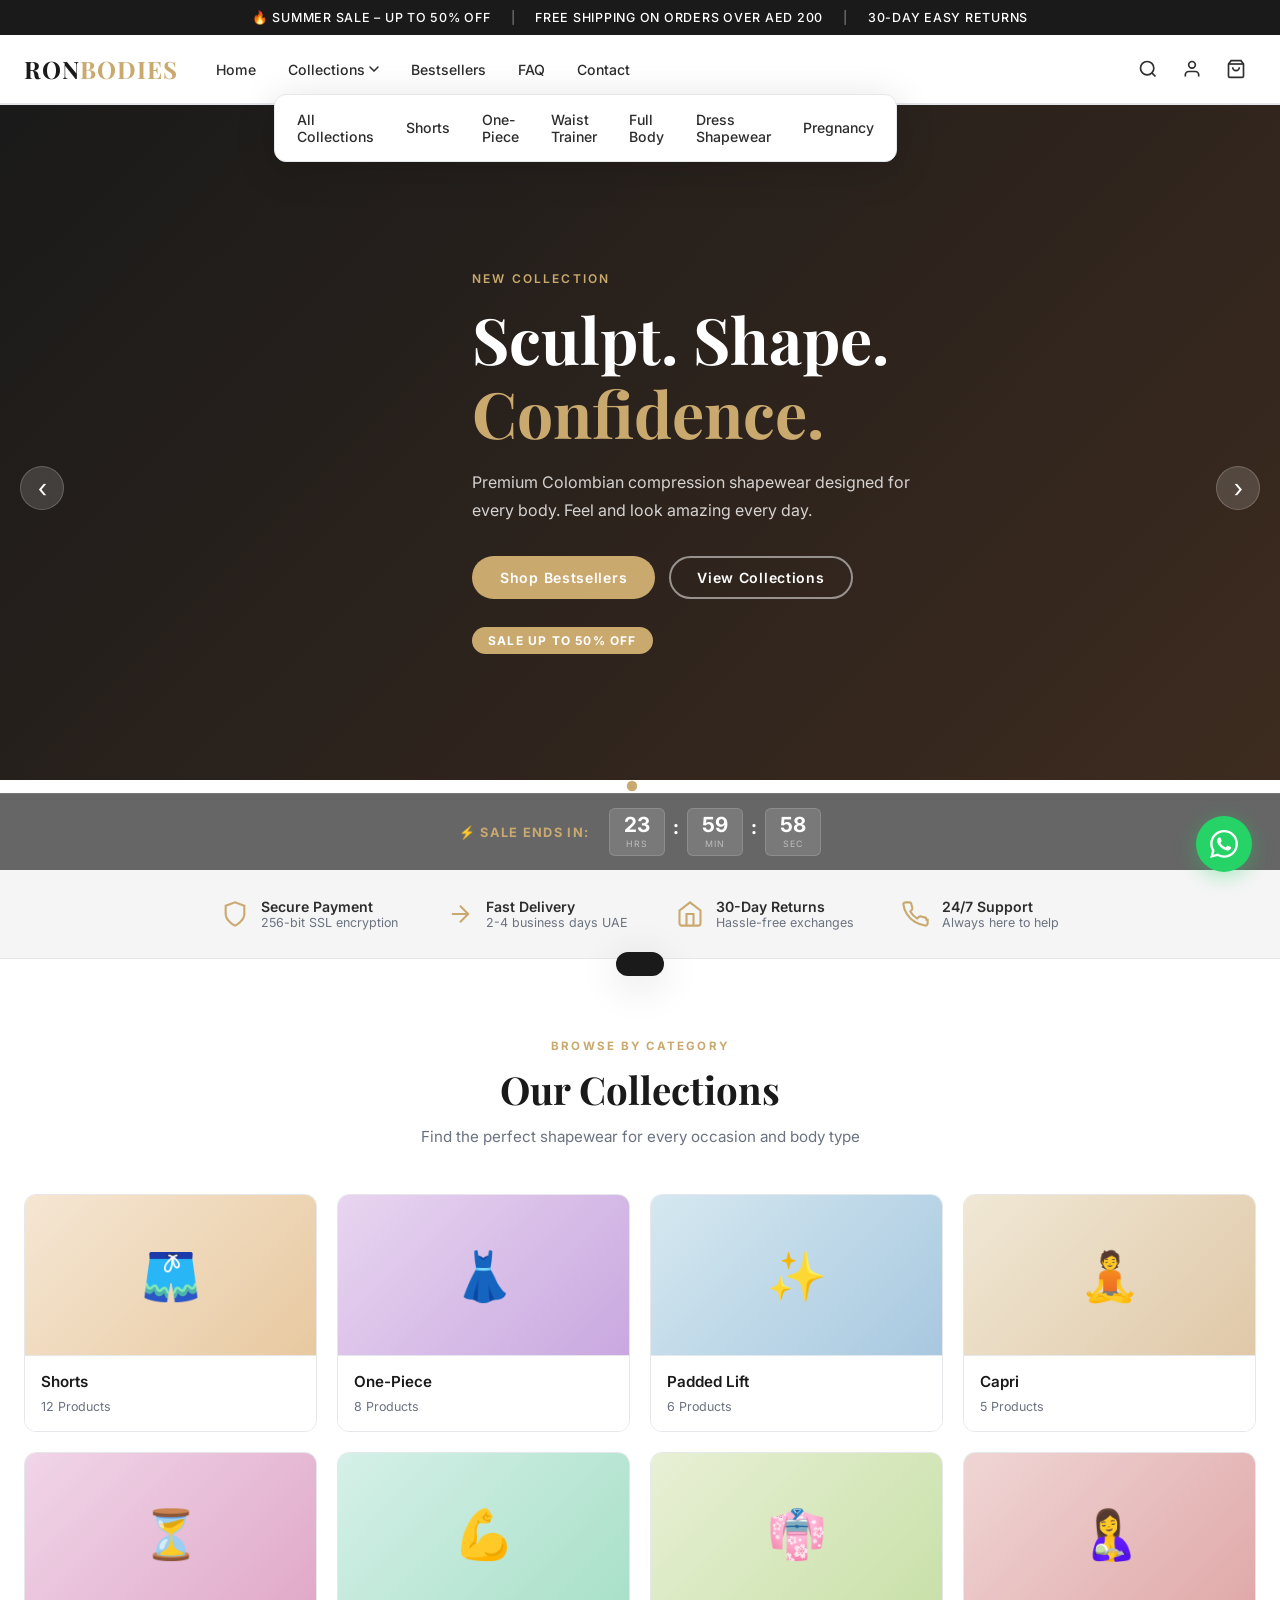
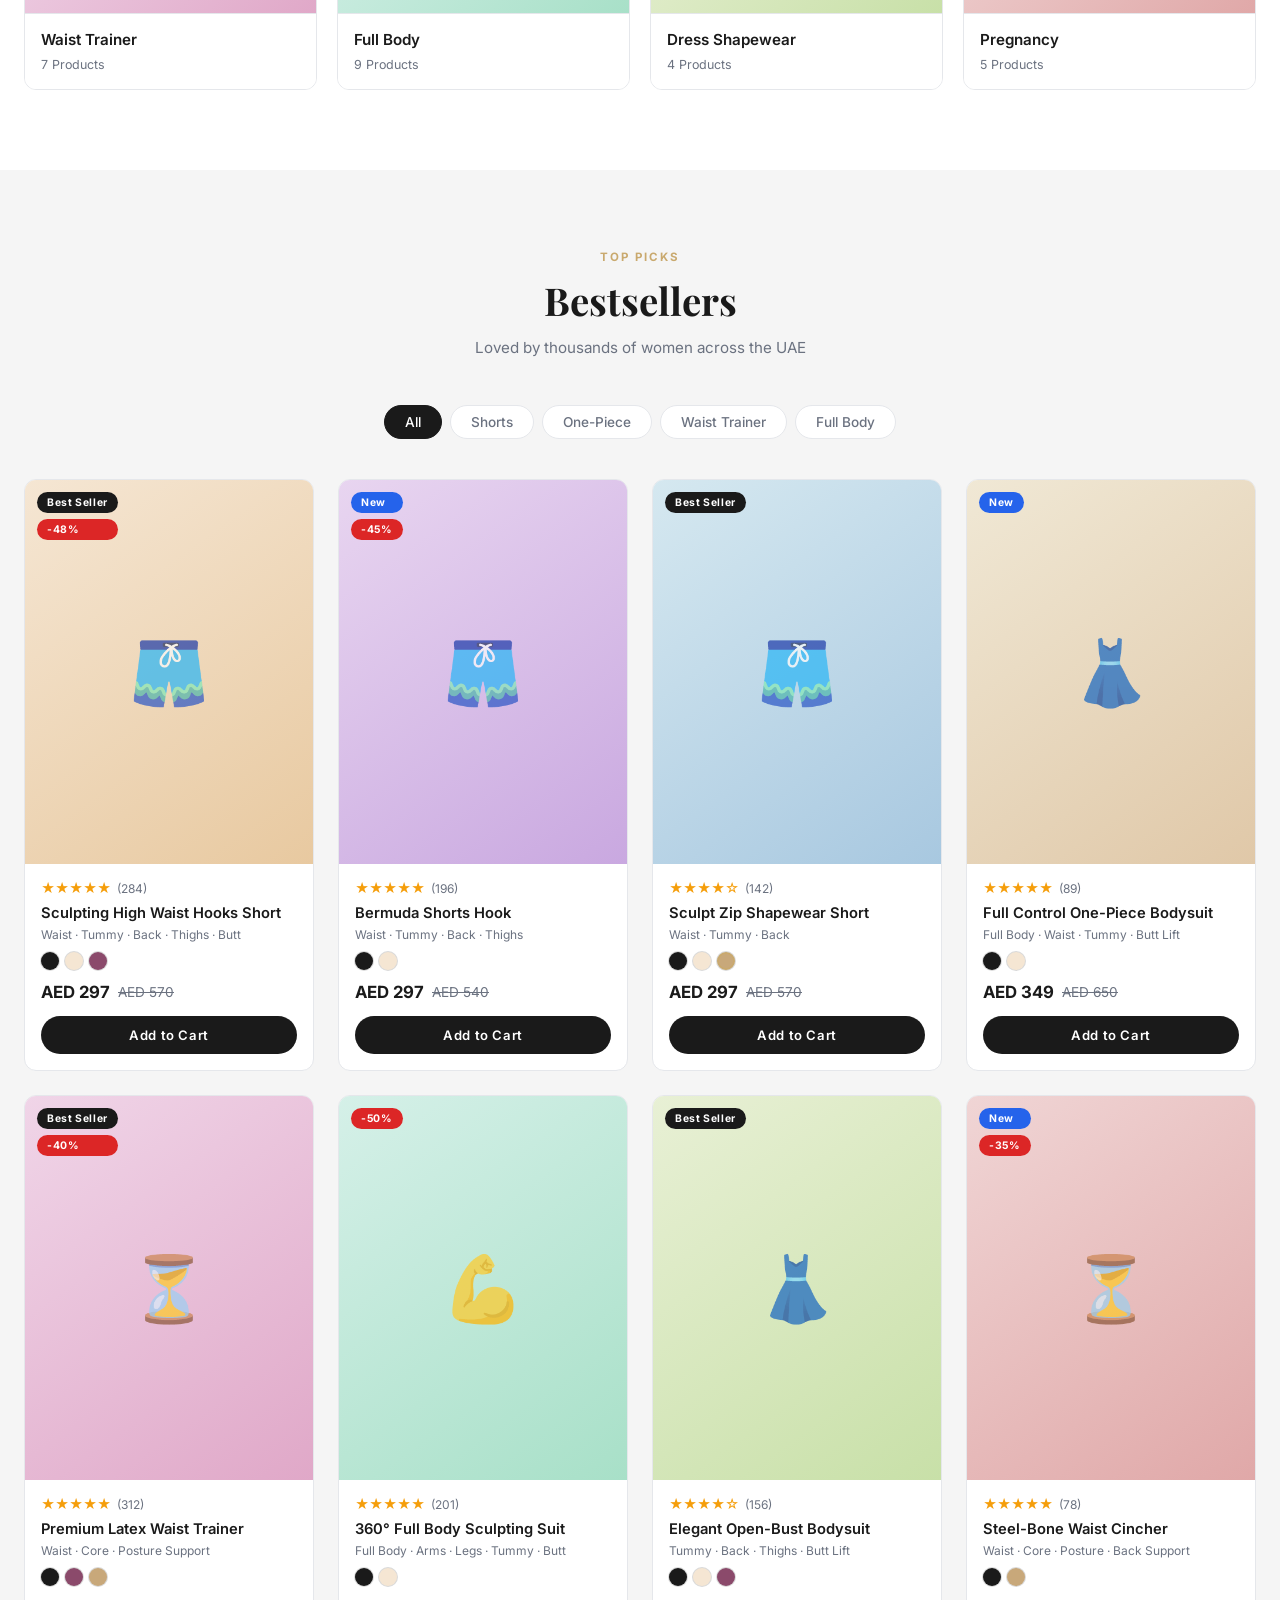
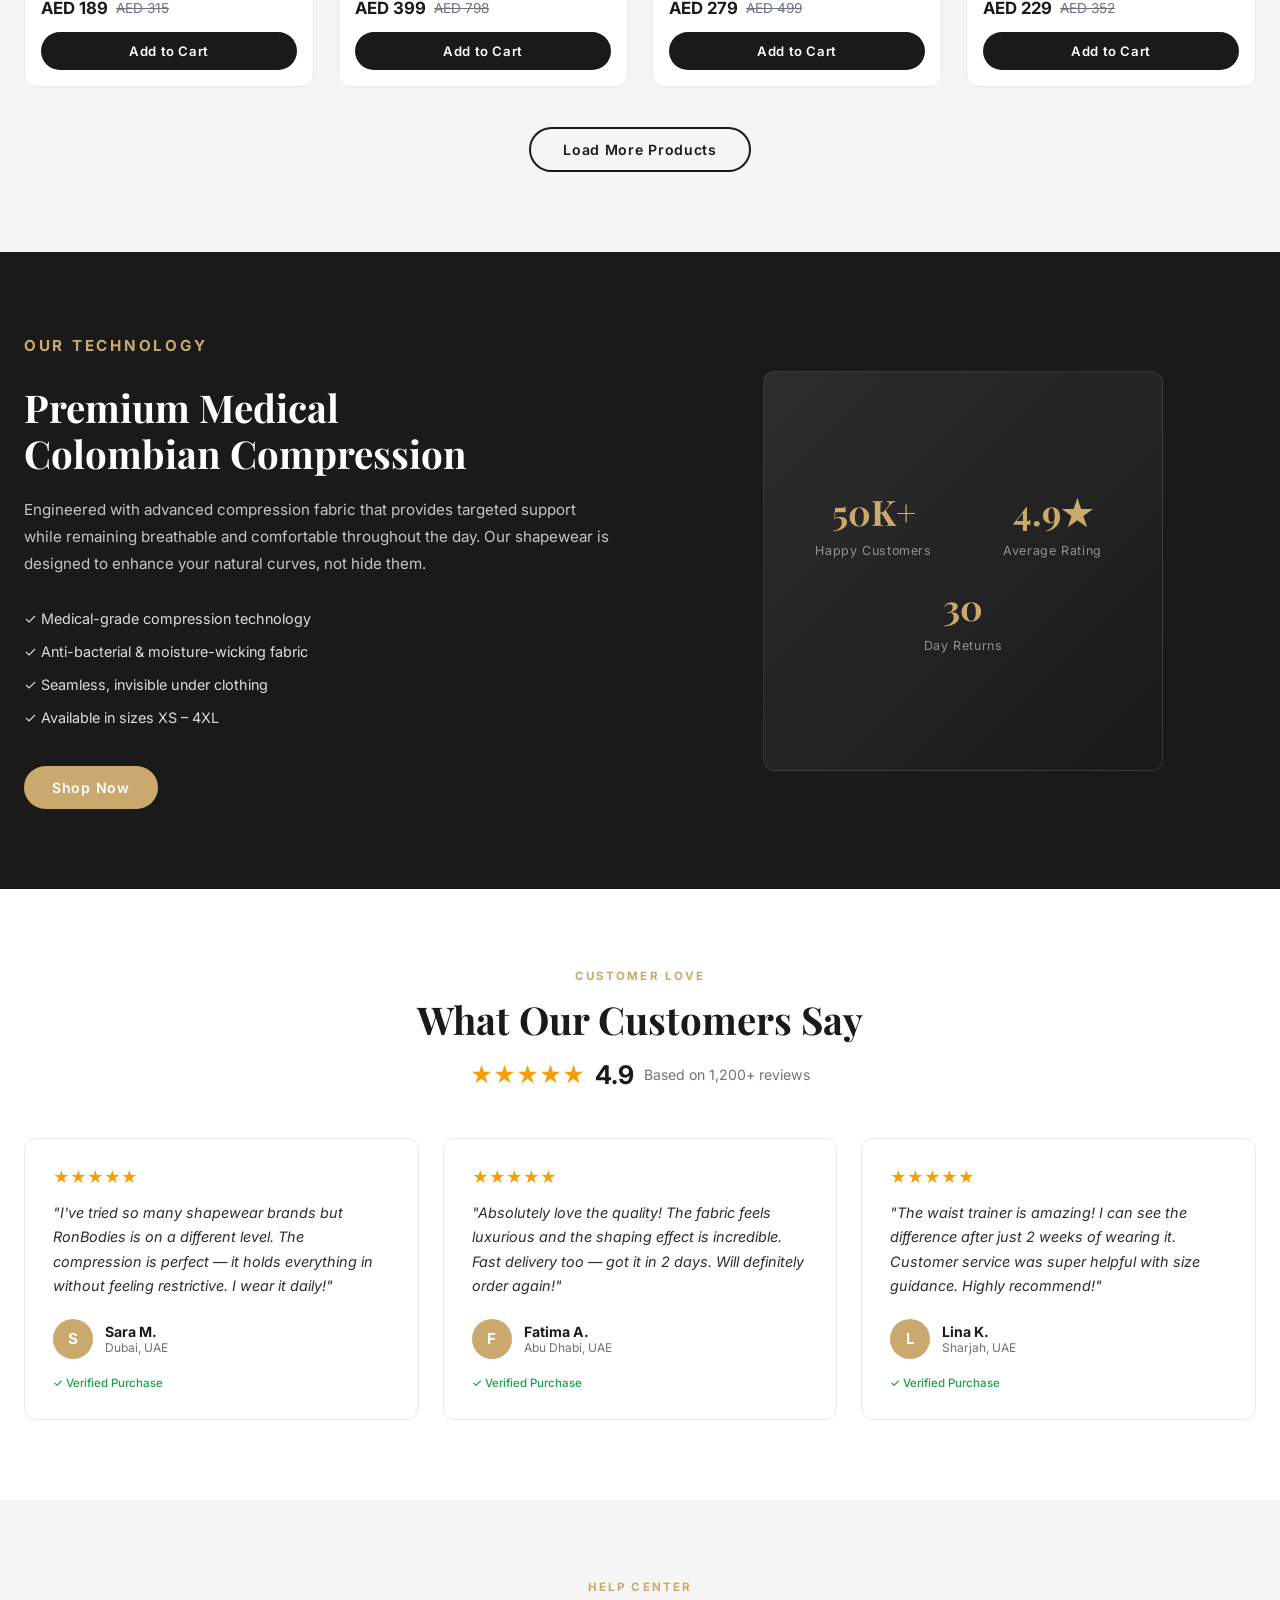
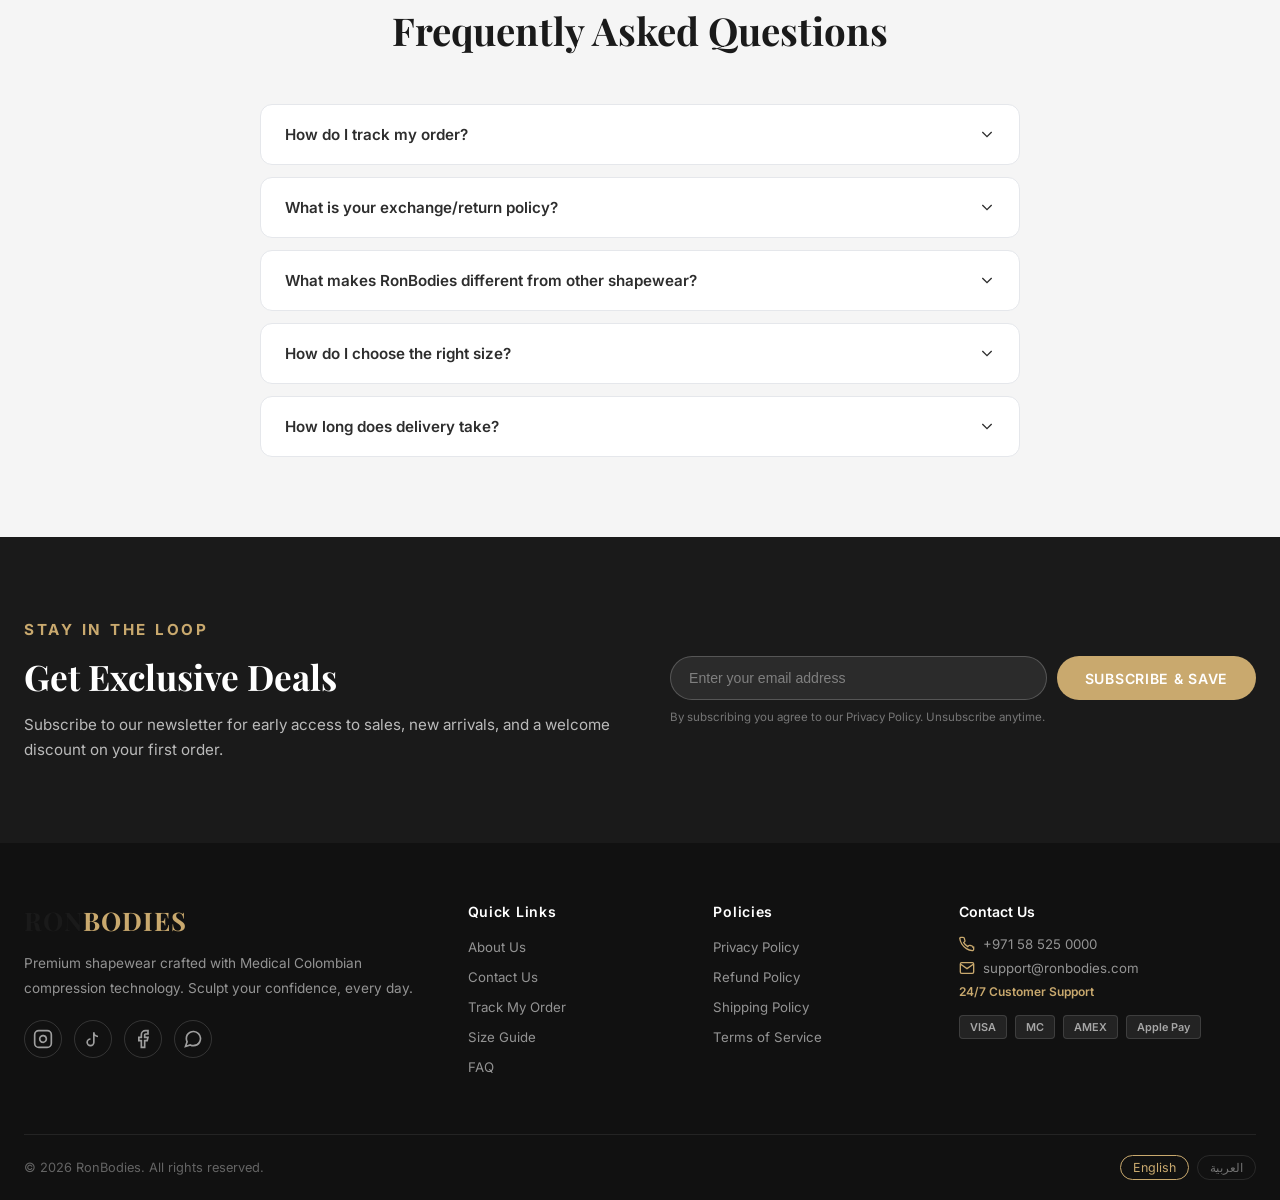
==== index.html @ cd430f30 "Initial commit: RonBodies shapewear website Complete e-commerce frontend with hero slider, product g" ====
<!DOCTYPE html>
<html lang="en">
<head>
  <meta charset="UTF-8" />
  <meta name="viewport" content="width=device-width, initial-scale=1.0" />
  <title>RonBodies – Premium Shapewear</title>
  <link rel="stylesheet" href="css/styles.css" />
  <link rel="preconnect" href="https://fonts.googleapis.com" />
  <link href="https://fonts.googleapis.com/css2?family=Inter:wght@300;400;500;600;700;800&family=Playfair+Display:wght@400;600;700&display=swap" rel="stylesheet" />
</head>
<body>

  <!-- Promo Popup -->
  <div class="popup-overlay" id="promoPopup">
    <div class="popup-box">
      <button class="popup-close" onclick="closePopup()">✕</button>
      <div class="popup-badge">EXCLUSIVE OFFER</div>
      <h2 class="popup-title">Get <span>15% OFF</span> Your First Order</h2>
      <p class="popup-sub">Enter your email to unlock your discount code</p>
      <form class="popup-form" onsubmit="submitPopup(event)">
        <input type="email" placeholder="Your email address" required />
        <button type="submit">CLAIM MY DISCOUNT</button>
      </form>
      <p class="popup-skip" onclick="closePopup()">No thanks, I'll pay full price</p>
    </div>
  </div>

  <!-- Announcement Bar -->
  <div class="announcement-bar">
    <div class="announcement-inner">
      <span>🔥 SUMMER SALE – UP TO 50% OFF</span>
      <span class="sep">|</span>
      <span>FREE SHIPPING ON ORDERS OVER AED 200</span>
      <span class="sep">|</span>
      <span>30-DAY EASY RETURNS</span>
    </div>
  </div>

  <!-- Header -->
  <header class="header" id="mainHeader">
    <div class="header-inner">
      <button class="hamburger" id="hamburgerBtn" aria-label="Menu">
        <span></span><span></span><span></span>
      </button>
      <a href="#" class="logo">RON<span>BODIES</span></a>
      <nav class="nav-main" id="navMain">
        <ul>
          <li><a href="#">Home</a></li>
          <li class="has-dropdown">
            <a href="#">Collections <svg width="10" height="6" viewBox="0 0 10 6"><path d="M1 1l4 4 4-4" stroke="currentColor" stroke-width="1.5" fill="none" stroke-linecap="round"/></svg></a>
            <ul class="dropdown">
              <li><a href="#collections">All Collections</a></li>
              <li><a href="#collections">Shorts</a></li>
              <li><a href="#collections">One-Piece</a></li>
              <li><a href="#collections">Waist Trainer</a></li>
              <li><a href="#collections">Full Body</a></li>
              <li><a href="#collections">Dress Shapewear</a></li>
              <li><a href="#collections">Pregnancy</a></li>
            </ul>
          </li>
          <li><a href="#bestsellers">Bestsellers</a></li>
          <li><a href="#faq">FAQ</a></li>
          <li><a href="#contact">Contact</a></li>
        </ul>
      </nav>
      <div class="header-actions">
        <button class="icon-btn" aria-label="Search" onclick="toggleSearch()">
          <svg width="20" height="20" viewBox="0 0 24 24" fill="none" stroke="currentColor" stroke-width="2"><circle cx="11" cy="11" r="8"/><path d="M21 21l-4.35-4.35"/></svg>
        </button>
        <button class="icon-btn" aria-label="Account">
          <svg width="20" height="20" viewBox="0 0 24 24" fill="none" stroke="currentColor" stroke-width="2"><path d="M20 21v-2a4 4 0 0 0-4-4H8a4 4 0 0 0-4 4v2"/><circle cx="12" cy="7" r="4"/></svg>
        </button>
        <button class="icon-btn cart-btn" aria-label="Cart" onclick="toggleCart()">
          <svg width="20" height="20" viewBox="0 0 24 24" fill="none" stroke="currentColor" stroke-width="2"><path d="M6 2L3 6v14a2 2 0 0 0 2 2h14a2 2 0 0 0 2-2V6l-3-4z"/><line x1="3" y1="6" x2="21" y2="6"/><path d="M16 10a4 4 0 0 1-8 0"/></svg>
          <span class="cart-count" id="cartCount">0</span>
        </button>
      </div>
    </div>
    <!-- Search Bar -->
    <div class="search-bar" id="searchBar">
      <div class="search-inner">
        <svg width="18" height="18" viewBox="0 0 24 24" fill="none" stroke="currentColor" stroke-width="2"><circle cx="11" cy="11" r="8"/><path d="M21 21l-4.35-4.35"/></svg>
        <input type="text" placeholder="Search for products..." id="searchInput" />
        <button onclick="toggleSearch()">✕</button>
      </div>
    </div>
  </header>

  <!-- Mobile Nav Overlay -->
  <div class="mobile-nav-overlay" id="mobileNavOverlay" onclick="closeMobileNav()"></div>
  <aside class="mobile-nav" id="mobileNav">
    <button class="mobile-nav-close" onclick="closeMobileNav()">✕</button>
    <ul>
      <li><a href="#" onclick="closeMobileNav()">Home</a></li>
      <li><a href="#bestsellers" onclick="closeMobileNav()">Bestsellers</a></li>
      <li><a href="#collections" onclick="closeMobileNav()">Collections</a></li>
      <li><a href="#faq" onclick="closeMobileNav()">FAQ</a></li>
      <li><a href="#contact" onclick="closeMobileNav()">Contact</a></li>
    </ul>
  </aside>

  <!-- Cart Drawer -->
  <div class="cart-overlay" id="cartOverlay" onclick="toggleCart()"></div>
  <aside class="cart-drawer" id="cartDrawer">
    <div class="cart-header">
      <h3>Your Cart (<span id="cartItemCount">0</span>)</h3>
      <button onclick="toggleCart()">✕</button>
    </div>
    <div class="cart-body" id="cartBody">
      <div class="cart-empty">
        <svg width="60" height="60" viewBox="0 0 24 24" fill="none" stroke="#ccc" stroke-width="1.5"><path d="M6 2L3 6v14a2 2 0 0 0 2 2h14a2 2 0 0 0 2-2V6l-3-4z"/><line x1="3" y1="6" x2="21" y2="6"/><path d="M16 10a4 4 0 0 1-8 0"/></svg>
        <p>Your cart is empty</p>
        <button onclick="toggleCart()">Continue Shopping</button>
      </div>
    </div>
  </aside>

  <!-- Hero Section -->
  <section class="hero">
    <div class="hero-slides" id="heroSlides">
      <div class="hero-slide active" style="background: linear-gradient(135deg, #1a1a1a 0%, #3d2b1f 100%);">
        <div class="hero-content">
          <p class="hero-tag">NEW COLLECTION</p>
          <h1>Sculpt. Shape.<br /><span>Confidence.</span></h1>
          <p class="hero-desc">Premium Colombian compression shapewear designed for every body. Feel and look amazing every day.</p>
          <div class="hero-buttons">
            <a href="#bestsellers" class="btn-primary">Shop Bestsellers</a>
            <a href="#collections" class="btn-outline-light">View Collections</a>
          </div>
          <div class="hero-sale-badge">SALE UP TO 50% OFF</div>
        </div>
      </div>
      <div class="hero-slide" style="background: linear-gradient(135deg, #2c1654 0%, #1a0a2e 100%);">
        <div class="hero-content">
          <p class="hero-tag">SUMMER COLLECTION</p>
          <h1>Your Perfect<br /><span>Silhouette</span></h1>
          <p class="hero-desc">Advanced medical-grade compression technology that lifts, tucks, and smooths effortlessly.</p>
          <div class="hero-buttons">
            <a href="#bestsellers" class="btn-primary">Explore Now</a>
            <a href="#collections" class="btn-outline-light">All Collections</a>
          </div>
          <div class="hero-sale-badge">FREE SHIPPING TODAY</div>
        </div>
      </div>
    </div>
    <button class="hero-arrow prev" onclick="prevSlide()">&#8249;</button>
    <button class="hero-arrow next" onclick="nextSlide()">&#8250;</button>
    <div class="hero-dots" id="heroDots">
      <span class="dot active" onclick="goToSlide(0)"></span>
      <span class="dot" onclick="goToSlide(1)"></span>
    </div>

    <!-- Countdown Timer -->
    <div class="countdown-bar">
      <span class="countdown-label">⚡ SALE ENDS IN:</span>
      <div class="countdown-timer">
        <div class="time-box"><span id="cdHours">23</span><small>HRS</small></div>
        <div class="colon">:</div>
        <div class="time-box"><span id="cdMins">59</span><small>MIN</small></div>
        <div class="colon">:</div>
        <div class="time-box"><span id="cdSecs">59</span><small>SEC</small></div>
      </div>
    </div>
  </section>

  <!-- Trust Badges -->
  <section class="trust-bar">
    <div class="container">
      <div class="trust-items">
        <div class="trust-item">
          <svg width="28" height="28" viewBox="0 0 24 24" fill="none" stroke="currentColor" stroke-width="1.8"><path d="M12 22s8-4 8-10V5l-8-3-8 3v7c0 6 8 10 8 10z"/></svg>
          <div><strong>Secure Payment</strong><span>256-bit SSL encryption</span></div>
        </div>
        <div class="trust-item">
          <svg width="28" height="28" viewBox="0 0 24 24" fill="none" stroke="currentColor" stroke-width="1.8"><path d="M5 12h14M12 5l7 7-7 7"/></svg>
          <div><strong>Fast Delivery</strong><span>2-4 business days UAE</span></div>
        </div>
        <div class="trust-item">
          <svg width="28" height="28" viewBox="0 0 24 24" fill="none" stroke="currentColor" stroke-width="1.8"><path d="M3 9l9-7 9 7v11a2 2 0 0 1-2 2H5a2 2 0 0 1-2-2z"/><polyline points="9 22 9 12 15 12 15 22"/></svg>
          <div><strong>30-Day Returns</strong><span>Hassle-free exchanges</span></div>
        </div>
        <div class="trust-item">
          <svg width="28" height="28" viewBox="0 0 24 24" fill="none" stroke="currentColor" stroke-width="1.8"><path d="M22 16.92v3a2 2 0 0 1-2.18 2 19.79 19.79 0 0 1-8.63-3.07A19.5 19.5 0 0 1 4.19 12a19.79 19.79 0 0 1-3.07-8.67A2 2 0 0 1 3.11 2h3a2 2 0 0 1 2 1.72c.127.96.361 1.903.7 2.81a2 2 0 0 1-.45 2.11L7.09 9.91a16 16 0 0 0 6 6l1.27-1.27a2 2 0 0 1 2.11-.45c.907.339 1.85.573 2.81.7A2 2 0 0 1 21 16.92z"/></svg>
          <div><strong>24/7 Support</strong><span>Always here to help</span></div>
        </div>
      </div>
    </div>
  </section>

  <!-- Collections Section -->
  <section class="collections-section" id="collections">
    <div class="container">
      <div class="section-header">
        <p class="section-tag">BROWSE BY CATEGORY</p>
        <h2 class="section-title">Our Collections</h2>
        <p class="section-sub">Find the perfect shapewear for every occasion and body type</p>
      </div>
      <div class="collections-grid">
        <div class="collection-card" onclick="filterProducts('shorts')">
          <div class="collection-img" style="background: linear-gradient(135deg, #f5e6d3 0%, #e8c9a0 100%);">
            <div class="collection-icon">🩳</div>
          </div>
          <div class="collection-info">
            <h3>Shorts</h3>
            <span>12 Products</span>
          </div>
        </div>
        <div class="collection-card" onclick="filterProducts('onepiece')">
          <div class="collection-img" style="background: linear-gradient(135deg, #e8d5f0 0%, #c9a8e0 100%);">
            <div class="collection-icon">👗</div>
          </div>
          <div class="collection-info">
            <h3>One-Piece</h3>
            <span>8 Products</span>
          </div>
        </div>
        <div class="collection-card" onclick="filterProducts('padded')">
          <div class="collection-img" style="background: linear-gradient(135deg, #d5e8f0 0%, #a8c8e0 100%);">
            <div class="collection-icon">✨</div>
          </div>
          <div class="collection-info">
            <h3>Padded Lift</h3>
            <span>6 Products</span>
          </div>
        </div>
        <div class="collection-card" onclick="filterProducts('capri')">
          <div class="collection-img" style="background: linear-gradient(135deg, #f0e8d5 0%, #e0c8a8 100%);">
            <div class="collection-icon">🧘</div>
          </div>
          <div class="collection-info">
            <h3>Capri</h3>
            <span>5 Products</span>
          </div>
        </div>
        <div class="collection-card" onclick="filterProducts('waist')">
          <div class="collection-img" style="background: linear-gradient(135deg, #f0d5e8 0%, #e0a8c8 100%);">
            <div class="collection-icon">⏳</div>
          </div>
          <div class="collection-info">
            <h3>Waist Trainer</h3>
            <span>7 Products</span>
          </div>
        </div>
        <div class="collection-card" onclick="filterProducts('fullbody')">
          <div class="collection-img" style="background: linear-gradient(135deg, #d5f0e8 0%, #a8e0c8 100%);">
            <div class="collection-icon">💪</div>
          </div>
          <div class="collection-info">
            <h3>Full Body</h3>
            <span>9 Products</span>
          </div>
        </div>
        <div class="collection-card" onclick="filterProducts('dress')">
          <div class="collection-img" style="background: linear-gradient(135deg, #e8f0d5 0%, #c8e0a8 100%);">
            <div class="collection-icon">👘</div>
          </div>
          <div class="collection-info">
            <h3>Dress Shapewear</h3>
            <span>4 Products</span>
          </div>
        </div>
        <div class="collection-card" onclick="filterProducts('pregnancy')">
          <div class="collection-img" style="background: linear-gradient(135deg, #f0d5d5 0%, #e0a8a8 100%);">
            <div class="collection-icon">🤱</div>
          </div>
          <div class="collection-info">
            <h3>Pregnancy</h3>
            <span>5 Products</span>
          </div>
        </div>
      </div>
    </div>
  </section>

  <!-- Bestsellers Section -->
  <section class="products-section" id="bestsellers">
    <div class="container">
      <div class="section-header">
        <p class="section-tag">TOP PICKS</p>
        <h2 class="section-title">Bestsellers</h2>
        <p class="section-sub">Loved by thousands of women across the UAE</p>
      </div>
      <div class="filter-tabs" id="filterTabs">
        <button class="filter-tab active" onclick="filterProducts('all', this)">All</button>
        <button class="filter-tab" onclick="filterProducts('shorts', this)">Shorts</button>
        <button class="filter-tab" onclick="filterProducts('onepiece', this)">One-Piece</button>
        <button class="filter-tab" onclick="filterProducts('waist', this)">Waist Trainer</button>
        <button class="filter-tab" onclick="filterProducts('fullbody', this)">Full Body</button>
      </div>
      <div class="products-grid" id="productsGrid">

        <div class="product-card" data-category="shorts">
          <div class="product-image">
            <div class="product-placeholder" style="background: linear-gradient(145deg, #f5e6d3, #e8c9a0);">
              <span class="product-placeholder-icon">🩳</span>
            </div>
            <div class="product-badges">
              <span class="badge bestseller">Best Seller</span>
              <span class="badge sale">-48%</span>
            </div>
            <div class="product-actions">
              <button class="wishlist-btn" onclick="toggleWishlist(this)">
                <svg width="18" height="18" viewBox="0 0 24 24" fill="none" stroke="currentColor" stroke-width="2"><path d="M20.84 4.61a5.5 5.5 0 0 0-7.78 0L12 5.67l-1.06-1.06a5.5 5.5 0 0 0-7.78 7.78l1.06 1.06L12 21.23l7.78-7.78 1.06-1.06a5.5 5.5 0 0 0 0-7.78z"/></svg>
              </button>
              <button class="quick-view-btn" onclick="quickView(0)">Quick View</button>
            </div>
          </div>
          <div class="product-info">
            <div class="product-rating">
              <span class="stars">★★★★★</span>
              <span class="review-count">(284)</span>
            </div>
            <h3 class="product-name">Sculpting High Waist Hooks Short</h3>
            <p class="product-desc">Waist · Tummy · Back · Thighs · Butt</p>
            <div class="product-colors">
              <span class="color-dot" style="background:#1a1a1a" title="Black"></span>
              <span class="color-dot" style="background:#f5e6d3" title="Nude"></span>
              <span class="color-dot" style="background:#8b4a6b" title="Burgundy"></span>
            </div>
            <div class="product-price">
              <span class="price-sale">AED 297</span>
              <span class="price-original">AED 570</span>
            </div>
            <button class="btn-add-cart" onclick="addToCart('Sculpting High Waist Hooks Short', 297)">Add to Cart</button>
          </div>
        </div>

        <div class="product-card" data-category="shorts">
          <div class="product-image">
            <div class="product-placeholder" style="background: linear-gradient(145deg, #e8d5f0, #c9a8e0);">
              <span class="product-placeholder-icon">🩳</span>
            </div>
            <div class="product-badges">
              <span class="badge new">New</span>
              <span class="badge sale">-45%</span>
            </div>
            <div class="product-actions">
              <button class="wishlist-btn" onclick="toggleWishlist(this)">
                <svg width="18" height="18" viewBox="0 0 24 24" fill="none" stroke="currentColor" stroke-width="2"><path d="M20.84 4.61a5.5 5.5 0 0 0-7.78 0L12 5.67l-1.06-1.06a5.5 5.5 0 0 0-7.78 7.78l1.06 1.06L12 21.23l7.78-7.78 1.06-1.06a5.5 5.5 0 0 0 0-7.78z"/></svg>
              </button>
              <button class="quick-view-btn" onclick="quickView(1)">Quick View</button>
            </div>
          </div>
          <div class="product-info">
            <div class="product-rating">
              <span class="stars">★★★★★</span>
              <span class="review-count">(196)</span>
            </div>
            <h3 class="product-name">Bermuda Shorts Hook</h3>
            <p class="product-desc">Waist · Tummy · Back · Thighs</p>
            <div class="product-colors">
              <span class="color-dot" style="background:#1a1a1a" title="Black"></span>
              <span class="color-dot" style="background:#f5e6d3" title="Nude"></span>
            </div>
            <div class="product-price">
              <span class="price-sale">AED 297</span>
              <span class="price-original">AED 540</span>
            </div>
            <button class="btn-add-cart" onclick="addToCart('Bermuda Shorts Hook', 297)">Add to Cart</button>
          </div>
        </div>

        <div class="product-card" data-category="shorts">
          <div class="product-image">
            <div class="product-placeholder" style="background: linear-gradient(145deg, #d5e8f0, #a8c8e0);">
              <span class="product-placeholder-icon">🩳</span>
            </div>
            <div class="product-badges">
              <span class="badge bestseller">Best Seller</span>
            </div>
            <div class="product-actions">
              <button class="wishlist-btn" onclick="toggleWishlist(this)">
                <svg width="18" height="18" viewBox="0 0 24 24" fill="none" stroke="currentColor" stroke-width="2"><path d="M20.84 4.61a5.5 5.5 0 0 0-7.78 0L12 5.67l-1.06-1.06a5.5 5.5 0 0 0-7.78 7.78l1.06 1.06L12 21.23l7.78-7.78 1.06-1.06a5.5 5.5 0 0 0 0-7.78z"/></svg>
              </button>
              <button class="quick-view-btn" onclick="quickView(2)">Quick View</button>
            </div>
          </div>
          <div class="product-info">
            <div class="product-rating">
              <span class="stars">★★★★☆</span>
              <span class="review-count">(142)</span>
            </div>
            <h3 class="product-name">Sculpt Zip Shapewear Short</h3>
            <p class="product-desc">Waist · Tummy · Back</p>
            <div class="product-colors">
              <span class="color-dot" style="background:#1a1a1a" title="Black"></span>
              <span class="color-dot" style="background:#f5e6d3" title="Nude"></span>
              <span class="color-dot active" style="background:#c8a87a" title="Caramel"></span>
            </div>
            <div class="product-price">
              <span class="price-sale">AED 297</span>
              <span class="price-original">AED 570</span>
            </div>
            <button class="btn-add-cart" onclick="addToCart('Sculpt Zip Shapewear Short', 297)">Add to Cart</button>
          </div>
        </div>

        <div class="product-card" data-category="onepiece">
          <div class="product-image">
            <div class="product-placeholder" style="background: linear-gradient(145deg, #f0e8d5, #e0c8a8);">
              <span class="product-placeholder-icon">👗</span>
            </div>
            <div class="product-badges">
              <span class="badge new">New</span>
            </div>
            <div class="product-actions">
              <button class="wishlist-btn" onclick="toggleWishlist(this)">
                <svg width="18" height="18" viewBox="0 0 24 24" fill="none" stroke="currentColor" stroke-width="2"><path d="M20.84 4.61a5.5 5.5 0 0 0-7.78 0L12 5.67l-1.06-1.06a5.5 5.5 0 0 0-7.78 7.78l1.06 1.06L12 21.23l7.78-7.78 1.06-1.06a5.5 5.5 0 0 0 0-7.78z"/></svg>
              </button>
              <button class="quick-view-btn" onclick="quickView(3)">Quick View</button>
            </div>
          </div>
          <div class="product-info">
            <div class="product-rating">
              <span class="stars">★★★★★</span>
              <span class="review-count">(89)</span>
            </div>
            <h3 class="product-name">Full Control One-Piece Bodysuit</h3>
            <p class="product-desc">Full Body · Waist · Tummy · Butt Lift</p>
            <div class="product-colors">
              <span class="color-dot" style="background:#1a1a1a" title="Black"></span>
              <span class="color-dot" style="background:#f5e6d3" title="Nude"></span>
            </div>
            <div class="product-price">
              <span class="price-sale">AED 349</span>
              <span class="price-original">AED 650</span>
            </div>
            <button class="btn-add-cart" onclick="addToCart('Full Control One-Piece Bodysuit', 349)">Add to Cart</button>
          </div>
        </div>

        <div class="product-card" data-category="waist">
          <div class="product-image">
            <div class="product-placeholder" style="background: linear-gradient(145deg, #f0d5e8, #e0a8c8);">
              <span class="product-placeholder-icon">⏳</span>
            </div>
            <div class="product-badges">
              <span class="badge bestseller">Best Seller</span>
              <span class="badge sale">-40%</span>
            </div>
            <div class="product-actions">
              <button class="wishlist-btn" onclick="toggleWishlist(this)">
                <svg width="18" height="18" viewBox="0 0 24 24" fill="none" stroke="currentColor" stroke-width="2"><path d="M20.84 4.61a5.5 5.5 0 0 0-7.78 0L12 5.67l-1.06-1.06a5.5 5.5 0 0 0-7.78 7.78l1.06 1.06L12 21.23l7.78-7.78 1.06-1.06a5.5 5.5 0 0 0 0-7.78z"/></svg>
              </button>
              <button class="quick-view-btn" onclick="quickView(4)">Quick View</button>
            </div>
          </div>
          <div class="product-info">
            <div class="product-rating">
              <span class="stars">★★★★★</span>
              <span class="review-count">(312)</span>
            </div>
            <h3 class="product-name">Premium Latex Waist Trainer</h3>
            <p class="product-desc">Waist · Core · Posture Support</p>
            <div class="product-colors">
              <span class="color-dot" style="background:#1a1a1a" title="Black"></span>
              <span class="color-dot" style="background:#8b4a6b" title="Burgundy"></span>
              <span class="color-dot" style="background:#c8a87a" title="Caramel"></span>
            </div>
            <div class="product-price">
              <span class="price-sale">AED 189</span>
              <span class="price-original">AED 315</span>
            </div>
            <button class="btn-add-cart" onclick="addToCart('Premium Latex Waist Trainer', 189)">Add to Cart</button>
          </div>
        </div>

        <div class="product-card" data-category="fullbody">
          <div class="product-image">
            <div class="product-placeholder" style="background: linear-gradient(145deg, #d5f0e8, #a8e0c8);">
              <span class="product-placeholder-icon">💪</span>
            </div>
            <div class="product-badges">
              <span class="badge sale">-50%</span>
            </div>
            <div class="product-actions">
              <button class="wishlist-btn" onclick="toggleWishlist(this)">
                <svg width="18" height="18" viewBox="0 0 24 24" fill="none" stroke="currentColor" stroke-width="2"><path d="M20.84 4.61a5.5 5.5 0 0 0-7.78 0L12 5.67l-1.06-1.06a5.5 5.5 0 0 0-7.78 7.78l1.06 1.06L12 21.23l7.78-7.78 1.06-1.06a5.5 5.5 0 0 0 0-7.78z"/></svg>
              </button>
              <button class="quick-view-btn" onclick="quickView(5)">Quick View</button>
            </div>
          </div>
          <div class="product-info">
            <div class="product-rating">
              <span class="stars">★★★★★</span>
              <span class="review-count">(201)</span>
            </div>
            <h3 class="product-name">360° Full Body Sculpting Suit</h3>
            <p class="product-desc">Full Body · Arms · Legs · Tummy · Butt</p>
            <div class="product-colors">
              <span class="color-dot" style="background:#1a1a1a" title="Black"></span>
              <span class="color-dot" style="background:#f5e6d3" title="Nude"></span>
            </div>
            <div class="product-price">
              <span class="price-sale">AED 399</span>
              <span class="price-original">AED 798</span>
            </div>
            <button class="btn-add-cart" onclick="addToCart('360° Full Body Sculpting Suit', 399)">Add to Cart</button>
          </div>
        </div>

        <div class="product-card" data-category="onepiece">
          <div class="product-image">
            <div class="product-placeholder" style="background: linear-gradient(145deg, #e8f0d5, #c8e0a8);">
              <span class="product-placeholder-icon">👗</span>
            </div>
            <div class="product-badges">
              <span class="badge bestseller">Best Seller</span>
            </div>
            <div class="product-actions">
              <button class="wishlist-btn" onclick="toggleWishlist(this)">
                <svg width="18" height="18" viewBox="0 0 24 24" fill="none" stroke="currentColor" stroke-width="2"><path d="M20.84 4.61a5.5 5.5 0 0 0-7.78 0L12 5.67l-1.06-1.06a5.5 5.5 0 0 0-7.78 7.78l1.06 1.06L12 21.23l7.78-7.78 1.06-1.06a5.5 5.5 0 0 0 0-7.78z"/></svg>
              </button>
              <button class="quick-view-btn" onclick="quickView(6)">Quick View</button>
            </div>
          </div>
          <div class="product-info">
            <div class="product-rating">
              <span class="stars">★★★★☆</span>
              <span class="review-count">(156)</span>
            </div>
            <h3 class="product-name">Elegant Open-Bust Bodysuit</h3>
            <p class="product-desc">Tummy · Back · Thighs · Butt Lift</p>
            <div class="product-colors">
              <span class="color-dot" style="background:#1a1a1a" title="Black"></span>
              <span class="color-dot" style="background:#f5e6d3" title="Nude"></span>
              <span class="color-dot" style="background:#8b4a6b" title="Burgundy"></span>
            </div>
            <div class="product-price">
              <span class="price-sale">AED 279</span>
              <span class="price-original">AED 499</span>
            </div>
            <button class="btn-add-cart" onclick="addToCart('Elegant Open-Bust Bodysuit', 279)">Add to Cart</button>
          </div>
        </div>

        <div class="product-card" data-category="waist">
          <div class="product-image">
            <div class="product-placeholder" style="background: linear-gradient(145deg, #f0d5d5, #e0a8a8);">
              <span class="product-placeholder-icon">⏳</span>
            </div>
            <div class="product-badges">
              <span class="badge new">New</span>
              <span class="badge sale">-35%</span>
            </div>
            <div class="product-actions">
              <button class="wishlist-btn" onclick="toggleWishlist(this)">
                <svg width="18" height="18" viewBox="0 0 24 24" fill="none" stroke="currentColor" stroke-width="2"><path d="M20.84 4.61a5.5 5.5 0 0 0-7.78 0L12 5.67l-1.06-1.06a5.5 5.5 0 0 0-7.78 7.78l1.06 1.06L12 21.23l7.78-7.78 1.06-1.06a5.5 5.5 0 0 0 0-7.78z"/></svg>
              </button>
              <button class="quick-view-btn" onclick="quickView(7)">Quick View</button>
            </div>
          </div>
          <div class="product-info">
            <div class="product-rating">
              <span class="stars">★★★★★</span>
              <span class="review-count">(78)</span>
            </div>
            <h3 class="product-name">Steel-Bone Waist Cincher</h3>
            <p class="product-desc">Waist · Core · Posture · Back Support</p>
            <div class="product-colors">
              <span class="color-dot" style="background:#1a1a1a" title="Black"></span>
              <span class="color-dot" style="background:#c8a87a" title="Caramel"></span>
            </div>
            <div class="product-price">
              <span class="price-sale">AED 229</span>
              <span class="price-original">AED 352</span>
            </div>
            <button class="btn-add-cart" onclick="addToCart('Steel-Bone Waist Cincher', 229)">Add to Cart</button>
          </div>
        </div>

      </div>
      <div class="load-more-wrap">
        <button class="btn-outline-dark" onclick="loadMore()">Load More Products</button>
      </div>
    </div>
  </section>

  <!-- Quick View Modal -->
  <div class="modal-overlay" id="quickViewModal">
    <div class="modal-box">
      <button class="modal-close" onclick="closeModal()">✕</button>
      <div class="modal-content" id="modalContent"></div>
    </div>
  </div>

  <!-- Feature Banner -->
  <section class="feature-banner">
    <div class="feature-banner-inner">
      <div class="feature-text">
        <p class="section-tag" style="color:#c9a96e">OUR TECHNOLOGY</p>
        <h2>Premium Medical<br/>Colombian Compression</h2>
        <p>Engineered with advanced compression fabric that provides targeted support while remaining breathable and comfortable throughout the day. Our shapewear is designed to enhance your natural curves, not hide them.</p>
        <ul class="feature-list">
          <li>✓ Medical-grade compression technology</li>
          <li>✓ Anti-bacterial & moisture-wicking fabric</li>
          <li>✓ Seamless, invisible under clothing</li>
          <li>✓ Available in sizes XS – 4XL</li>
        </ul>
        <a href="#bestsellers" class="btn-primary">Shop Now</a>
      </div>
      <div class="feature-visual">
        <div class="feature-image-placeholder">
          <div class="feature-stats">
            <div class="stat">
              <span class="stat-number">50K+</span>
              <span class="stat-label">Happy Customers</span>
            </div>
            <div class="stat">
              <span class="stat-number">4.9★</span>
              <span class="stat-label">Average Rating</span>
            </div>
            <div class="stat">
              <span class="stat-number">30</span>
              <span class="stat-label">Day Returns</span>
            </div>
          </div>
        </div>
      </div>
    </div>
  </section>

  <!-- Reviews Section -->
  <section class="reviews-section">
    <div class="container">
      <div class="section-header">
        <p class="section-tag">CUSTOMER LOVE</p>
        <h2 class="section-title">What Our Customers Say</h2>
        <div class="overall-rating">
          <span class="big-stars">★★★★★</span>
          <span class="big-rating">4.9</span>
          <span class="total-reviews">Based on 1,200+ reviews</span>
        </div>
      </div>
      <div class="reviews-grid">
        <div class="review-card">
          <div class="review-stars">★★★★★</div>
          <p class="review-text">"I've tried so many shapewear brands but RonBodies is on a different level. The compression is perfect — it holds everything in without feeling restrictive. I wear it daily!"</p>
          <div class="reviewer">
            <div class="reviewer-avatar">S</div>
            <div>
              <strong>Sara M.</strong>
              <span>Dubai, UAE</span>
            </div>
          </div>
          <span class="verified-badge">✓ Verified Purchase</span>
        </div>
        <div class="review-card">
          <div class="review-stars">★★★★★</div>
          <p class="review-text">"Absolutely love the quality! The fabric feels luxurious and the shaping effect is incredible. Fast delivery too — got it in 2 days. Will definitely order again!"</p>
          <div class="reviewer">
            <div class="reviewer-avatar">F</div>
            <div>
              <strong>Fatima A.</strong>
              <span>Abu Dhabi, UAE</span>
            </div>
          </div>
          <span class="verified-badge">✓ Verified Purchase</span>
        </div>
        <div class="review-card">
          <div class="review-stars">★★★★★</div>
          <p class="review-text">"The waist trainer is amazing! I can see the difference after just 2 weeks of wearing it. Customer service was super helpful with size guidance. Highly recommend!"</p>
          <div class="reviewer">
            <div class="reviewer-avatar">L</div>
            <div>
              <strong>Lina K.</strong>
              <span>Sharjah, UAE</span>
            </div>
          </div>
          <span class="verified-badge">✓ Verified Purchase</span>
        </div>
      </div>
    </div>
  </section>

  <!-- FAQ Section -->
  <section class="faq-section" id="faq">
    <div class="container">
      <div class="section-header">
        <p class="section-tag">HELP CENTER</p>
        <h2 class="section-title">Frequently Asked Questions</h2>
      </div>
      <div class="faq-list">
        <div class="faq-item">
          <button class="faq-question" onclick="toggleFaq(this)">
            How do I track my order?
            <svg width="16" height="16" viewBox="0 0 24 24" fill="none" stroke="currentColor" stroke-width="2"><path d="M19 9l-7 7-7-7"/></svg>
          </button>
          <div class="faq-answer">
            <p>Once your order is shipped, you'll receive an email with a tracking number and a link to track your package in real-time. You can also enter your order number on our Track Order page anytime.</p>
          </div>
        </div>
        <div class="faq-item">
          <button class="faq-question" onclick="toggleFaq(this)">
            What is your exchange/return policy?
            <svg width="16" height="16" viewBox="0 0 24 24" fill="none" stroke="currentColor" stroke-width="2"><path d="M19 9l-7 7-7-7"/></svg>
          </button>
          <div class="faq-answer">
            <p>We offer a 30-day hassle-free exchange policy for unused items in original packaging. If you received the wrong size or a defective item, we'll cover the return shipping cost. Simply contact our support team to initiate the process.</p>
          </div>
        </div>
        <div class="faq-item">
          <button class="faq-question" onclick="toggleFaq(this)">
            What makes RonBodies different from other shapewear?
            <svg width="16" height="16" viewBox="0 0 24 24" fill="none" stroke="currentColor" stroke-width="2"><path d="M19 9l-7 7-7-7"/></svg>
          </button>
          <div class="faq-answer">
            <p>Our products use premium Medical Colombian compression technology — the gold standard in shapewear. Unlike cheaper alternatives, our fabric is breathable, anti-bacterial, and designed to provide targeted compression exactly where you need it, without rolling down or creating bulges.</p>
          </div>
        </div>
        <div class="faq-item">
          <button class="faq-question" onclick="toggleFaq(this)">
            How do I choose the right size?
            <svg width="16" height="16" viewBox="0 0 24 24" fill="none" stroke="currentColor" stroke-width="2"><path d="M19 9l-7 7-7-7"/></svg>
          </button>
          <div class="faq-answer">
            <p>We recommend measuring your natural waist and hips and comparing with our size chart on each product page. If you're between sizes, size up for comfort or size down for maximum compression. Our 24/7 support team is always available to help you find your perfect fit.</p>
          </div>
        </div>
        <div class="faq-item">
          <button class="faq-question" onclick="toggleFaq(this)">
            How long does delivery take?
            <svg width="16" height="16" viewBox="0 0 24 24" fill="none" stroke="currentColor" stroke-width="2"><path d="M19 9l-7 7-7-7"/></svg>
          </button>
          <div class="faq-answer">
            <p>Standard delivery within the UAE takes 2-4 business days. Express shipping (1-2 business days) is available at checkout. We also ship internationally — delivery times vary by location. Free shipping applies on all UAE orders over AED 200.</p>
          </div>
        </div>
      </div>
    </div>
  </section>

  <!-- Newsletter Section -->
  <section class="newsletter-section" id="contact">
    <div class="container">
      <div class="newsletter-inner">
        <div class="newsletter-text">
          <p class="section-tag" style="color:#c9a96e">STAY IN THE LOOP</p>
          <h2>Get Exclusive Deals</h2>
          <p>Subscribe to our newsletter for early access to sales, new arrivals, and a welcome discount on your first order.</p>
        </div>
        <form class="newsletter-form" onsubmit="subscribeNewsletter(event)">
          <div class="newsletter-inputs">
            <input type="email" placeholder="Enter your email address" required />
            <button type="submit" class="btn-primary">SUBSCRIBE & SAVE</button>
          </div>
          <p class="newsletter-privacy">By subscribing you agree to our Privacy Policy. Unsubscribe anytime.</p>
        </form>
      </div>
    </div>
  </section>

  <!-- Footer -->
  <footer class="footer">
    <div class="container">
      <div class="footer-grid">
        <div class="footer-brand">
          <a href="#" class="logo footer-logo">RON<span>BODIES</span></a>
          <p>Premium shapewear crafted with Medical Colombian compression technology. Sculpt your confidence, every day.</p>
          <div class="social-links">
            <a href="#" aria-label="Instagram">
              <svg width="20" height="20" viewBox="0 0 24 24" fill="none" stroke="currentColor" stroke-width="2"><rect x="2" y="2" width="20" height="20" rx="5" ry="5"/><path d="M16 11.37A4 4 0 1 1 12.63 8 4 4 0 0 1 16 11.37z"/><line x1="17.5" y1="6.5" x2="17.51" y2="6.5"/></svg>
            </a>
            <a href="#" aria-label="TikTok">
              <svg width="20" height="20" viewBox="0 0 24 24" fill="none" stroke="currentColor" stroke-width="2"><path d="M9 12a4 4 0 1 0 4 4V4a5 5 0 0 0 5 5"/></svg>
            </a>
            <a href="#" aria-label="Facebook">
              <svg width="20" height="20" viewBox="0 0 24 24" fill="none" stroke="currentColor" stroke-width="2"><path d="M18 2h-3a5 5 0 0 0-5 5v3H7v4h3v8h4v-8h3l1-4h-4V7a1 1 0 0 1 1-1h3z"/></svg>
            </a>
            <a href="#" aria-label="WhatsApp">
              <svg width="20" height="20" viewBox="0 0 24 24" fill="none" stroke="currentColor" stroke-width="2"><path d="M21 11.5a8.38 8.38 0 0 1-.9 3.8 8.5 8.5 0 0 1-7.6 4.7 8.38 8.38 0 0 1-3.8-.9L3 21l1.9-5.7a8.38 8.38 0 0 1-.9-3.8 8.5 8.5 0 0 1 4.7-7.6 8.38 8.38 0 0 1 3.8-.9h.5a8.48 8.48 0 0 1 8 8v.5z"/></svg>
            </a>
          </div>
        </div>
        <div class="footer-links">
          <h4>Quick Links</h4>
          <ul>
            <li><a href="#">About Us</a></li>
            <li><a href="#">Contact Us</a></li>
            <li><a href="#">Track My Order</a></li>
            <li><a href="#">Size Guide</a></li>
            <li><a href="#faq">FAQ</a></li>
          </ul>
        </div>
        <div class="footer-links">
          <h4>Policies</h4>
          <ul>
            <li><a href="#">Privacy Policy</a></li>
            <li><a href="#">Refund Policy</a></li>
            <li><a href="#">Shipping Policy</a></li>
            <li><a href="#">Terms of Service</a></li>
          </ul>
        </div>
        <div class="footer-contact">
          <h4>Contact Us</h4>
          <p>
            <svg width="16" height="16" viewBox="0 0 24 24" fill="none" stroke="currentColor" stroke-width="2"><path d="M22 16.92v3a2 2 0 0 1-2.18 2 19.79 19.79 0 0 1-8.63-3.07A19.5 19.5 0 0 1 4.19 12a19.79 19.79 0 0 1-3.07-8.67A2 2 0 0 1 3.11 2h3a2 2 0 0 1 2 1.72c.127.96.361 1.903.7 2.81a2 2 0 0 1-.45 2.11L7.09 9.91a16 16 0 0 0 6 6l1.27-1.27a2 2 0 0 1 2.11-.45c.907.339 1.85.573 2.81.7A2 2 0 0 1 21 16.92z"/></svg>
            +971 58 525 0000
          </p>
          <p>
            <svg width="16" height="16" viewBox="0 0 24 24" fill="none" stroke="currentColor" stroke-width="2"><path d="M4 4h16c1.1 0 2 .9 2 2v12c0 1.1-.9 2-2 2H4c-1.1 0-2-.9-2-2V6c0-1.1.9-2 2-2z"/><polyline points="22,6 12,13 2,6"/></svg>
            support@ronbodies.com
          </p>
          <p class="support-hours">24/7 Customer Support</p>
          <div class="payment-icons">
            <span class="pay-icon">VISA</span>
            <span class="pay-icon">MC</span>
            <span class="pay-icon">AMEX</span>
            <span class="pay-icon">Apple Pay</span>
          </div>
        </div>
      </div>
      <div class="footer-bottom">
        <p>© 2026 RonBodies. All rights reserved.</p>
        <div class="footer-lang">
          <button class="lang-btn active">English</button>
          <button class="lang-btn">العربية</button>
        </div>
      </div>
    </div>
  </footer>

  <!-- WhatsApp Floating Button -->
  <a class="whatsapp-float" href="https://wa.me/971585250000" target="_blank" aria-label="Chat on WhatsApp">
    <svg width="28" height="28" viewBox="0 0 24 24" fill="white"><path d="M17.472 14.382c-.297-.149-1.758-.867-2.03-.967-.273-.099-.471-.148-.67.15-.197.297-.767.966-.94 1.164-.173.199-.347.223-.644.075-.297-.15-1.255-.463-2.39-1.475-.883-.788-1.48-1.761-1.653-2.059-.173-.297-.018-.458.13-.606.134-.133.298-.347.446-.52.149-.174.198-.298.298-.497.099-.198.05-.371-.025-.52-.075-.149-.669-1.612-.916-2.207-.242-.579-.487-.5-.669-.51-.173-.008-.371-.01-.57-.01-.198 0-.52.074-.792.372-.272.297-1.04 1.016-1.04 2.479 0 1.462 1.065 2.875 1.213 3.074.149.198 2.096 3.2 5.077 4.487.709.306 1.262.489 1.694.625.712.227 1.36.195 1.871.118.571-.085 1.758-.719 2.006-1.413.248-.694.248-1.289.173-1.413-.074-.124-.272-.198-.57-.347m-5.421 7.403h-.004a9.87 9.87 0 01-5.031-1.378l-.361-.214-3.741.982.998-3.648-.235-.374a9.86 9.86 0 01-1.51-5.26c.001-5.45 4.436-9.884 9.888-9.884 2.64 0 5.122 1.03 6.988 2.898a9.825 9.825 0 012.893 6.994c-.003 5.45-4.437 9.884-9.885 9.884m8.413-18.297A11.815 11.815 0 0012.05 0C5.495 0 .16 5.335.157 11.892c0 2.096.547 4.142 1.588 5.945L.057 24l6.305-1.654a11.882 11.882 0 005.683 1.448h.005c6.554 0 11.89-5.335 11.893-11.893a11.821 11.821 0 00-3.48-8.413z"/></svg>
  </a>

  <!-- Toast Notification -->
  <div class="toast" id="toast"></div>

  <script src="js/main.js"></script>
</body>
</html>
---- css/styles.css ----
/* ===== RESET & BASE ===== */
*, *::before, *::after { box-sizing: border-box; margin: 0; padding: 0; }
html { scroll-behavior: smooth; font-size: 16px; }
body { font-family: 'Inter', sans-serif; color: #1a1a1a; background: #fff; overflow-x: hidden; }
a { text-decoration: none; color: inherit; }
ul { list-style: none; }
img { max-width: 100%; display: block; }
button { cursor: pointer; border: none; background: none; font-family: inherit; }

/* ===== CSS VARIABLES ===== */
:root {
  --gold: #c9a96e;
  --gold-dark: #a8863d;
  --black: #1a1a1a;
  --dark: #2d2d2d;
  --gray: #6b7280;
  --light-gray: #f5f5f5;
  --border: #e5e7eb;
  --white: #ffffff;
  --shadow: 0 4px 24px rgba(0,0,0,0.08);
  --shadow-lg: 0 8px 40px rgba(0,0,0,0.14);
  --radius: 12px;
  --radius-sm: 8px;
  --transition: 0.25s ease;
}

/* ===== ANNOUNCEMENT BAR ===== */
.announcement-bar {
  background: var(--black);
  color: var(--white);
  text-align: center;
  padding: 10px 16px;
  font-size: 0.78rem;
  font-weight: 500;
  letter-spacing: 0.06em;
  overflow: hidden;
}
.announcement-inner {
  display: flex;
  justify-content: center;
  align-items: center;
  gap: 20px;
  flex-wrap: wrap;
}
.announcement-inner .sep { opacity: 0.4; }

/* ===== HEADER ===== */
.header {
  position: sticky;
  top: 0;
  z-index: 900;
  background: var(--white);
  border-bottom: 1px solid var(--border);
  transition: box-shadow var(--transition);
}
.header.scrolled { box-shadow: var(--shadow); }
.header-inner {
  max-width: 1280px;
  margin: 0 auto;
  padding: 0 24px;
  height: 68px;
  display: flex;
  align-items: center;
  gap: 24px;
}

.logo {
  font-family: 'Playfair Display', serif;
  font-size: 1.5rem;
  font-weight: 700;
  color: var(--black);
  letter-spacing: 0.04em;
  white-space: nowrap;
}
.logo span { color: var(--gold); }

.nav-main { flex: 1; }
.nav-main ul { display: flex; align-items: center; gap: 4px; }
.nav-main ul li { position: relative; }
.nav-main ul li a {
  display: flex;
  align-items: center;
  gap: 4px;
  padding: 8px 14px;
  font-size: 0.88rem;
  font-weight: 500;
  color: var(--dark);
  border-radius: var(--radius-sm);
  transition: color var(--transition), background var(--transition);
}
.nav-main ul li a:hover { color: var(--gold); background: #faf7f0; }

.dropdown {
  display: none;
  position: absolute;
  top: calc(100% + 8px);
  left: 0;
  background: var(--white);
  border: 1px solid var(--border);
  border-radius: var(--radius);
  box-shadow: var(--shadow-lg);
  padding: 8px;
  min-width: 200px;
  z-index: 100;
}
.dropdown li a { padding: 10px 16px; font-size: 0.85rem; border-radius: var(--radius-sm); }
.has-dropdown:hover .dropdown { display: block; }

.header-actions { display: flex; align-items: center; gap: 4px; margin-left: auto; }
.icon-btn {
  width: 40px; height: 40px;
  display: flex; align-items: center; justify-content: center;
  border-radius: 50%;
  color: var(--dark);
  transition: background var(--transition), color var(--transition);
  position: relative;
}
.icon-btn:hover { background: var(--light-gray); color: var(--gold); }
.cart-count {
  position: absolute;
  top: 2px; right: 2px;
  background: var(--gold);
  color: white;
  font-size: 0.6rem;
  font-weight: 700;
  width: 16px; height: 16px;
  border-radius: 50%;
  display: flex; align-items: center; justify-content: center;
  display: none;
}
.cart-count.visible { display: flex; }

/* Hamburger */
.hamburger { display: none; flex-direction: column; gap: 5px; padding: 8px; border-radius: 6px; }
.hamburger span { display: block; width: 22px; height: 2px; background: var(--black); border-radius: 2px; transition: var(--transition); }
.hamburger:hover span { background: var(--gold); }

/* Search Bar */
.search-bar {
  border-top: 1px solid var(--border);
  max-height: 0;
  overflow: hidden;
  transition: max-height 0.3s ease;
}
.search-bar.open { max-height: 80px; }
.search-inner {
  max-width: 600px;
  margin: 0 auto;
  padding: 12px 24px;
  display: flex;
  align-items: center;
  gap: 10px;
}
.search-inner input {
  flex: 1;
  border: none;
  outline: none;
  font-size: 0.95rem;
  color: var(--dark);
}
.search-inner button { color: var(--gray); font-size: 1.1rem; }
.search-inner button:hover { color: var(--black); }

/* Mobile Nav */
.mobile-nav-overlay {
  display: none;
  position: fixed; inset: 0;
  background: rgba(0,0,0,0.5);
  z-index: 950;
}
.mobile-nav-overlay.open { display: block; }
.mobile-nav {
  position: fixed;
  top: 0; left: 0;
  width: 280px; height: 100%;
  background: var(--white);
  z-index: 1000;
  padding: 24px;
  transform: translateX(-100%);
  transition: transform 0.3s ease;
}
.mobile-nav.open { transform: translateX(0); }
.mobile-nav-close {
  display: block;
  margin-left: auto;
  margin-bottom: 24px;
  font-size: 1.3rem;
  color: var(--gray);
}
.mobile-nav ul li a {
  display: block;
  padding: 14px 0;
  font-size: 1rem;
  font-weight: 500;
  border-bottom: 1px solid var(--border);
  color: var(--dark);
  transition: color var(--transition);
}
.mobile-nav ul li a:hover { color: var(--gold); }

/* Cart Drawer */
.cart-overlay {
  display: none;
  position: fixed; inset: 0;
  background: rgba(0,0,0,0.4);
  z-index: 950;
}
.cart-overlay.open { display: block; }
.cart-drawer {
  position: fixed;
  top: 0; right: 0;
  width: 380px; height: 100%;
  background: var(--white);
  z-index: 1000;
  transform: translateX(100%);
  transition: transform 0.3s ease;
  display: flex;
  flex-direction: column;
}
.cart-drawer.open { transform: translateX(0); }
.cart-header {
  display: flex;
  align-items: center;
  justify-content: space-between;
  padding: 20px 24px;
  border-bottom: 1px solid var(--border);
}
.cart-header h3 { font-size: 1rem; font-weight: 600; }
.cart-header button { font-size: 1.2rem; color: var(--gray); }
.cart-header button:hover { color: var(--black); }
.cart-body { flex: 1; overflow-y: auto; padding: 24px; }
.cart-empty {
  display: flex;
  flex-direction: column;
  align-items: center;
  justify-content: center;
  gap: 12px;
  height: 100%;
  text-align: center;
  color: var(--gray);
}
.cart-empty p { font-size: 0.95rem; }
.cart-empty button {
  background: var(--black);
  color: white;
  padding: 10px 24px;
  border-radius: 50px;
  font-size: 0.85rem;
  font-weight: 500;
  transition: background var(--transition);
}
.cart-empty button:hover { background: var(--gold); }

/* Cart Items */
.cart-item {
  display: flex;
  gap: 14px;
  padding: 14px 0;
  border-bottom: 1px solid var(--border);
}
.cart-item-img {
  width: 64px; height: 64px;
  border-radius: var(--radius-sm);
  background: var(--light-gray);
  display: flex; align-items: center; justify-content: center;
  font-size: 1.4rem;
  flex-shrink: 0;
}
.cart-item-info { flex: 1; }
.cart-item-name { font-size: 0.85rem; font-weight: 600; margin-bottom: 4px; }
.cart-item-price { color: var(--gold); font-weight: 700; font-size: 0.9rem; }
.cart-item-remove { color: var(--gray); font-size: 0.75rem; margin-top: 6px; display: block; cursor: pointer; }
.cart-item-remove:hover { color: #e53e3e; }

.cart-footer {
  padding: 20px 24px;
  border-top: 1px solid var(--border);
}
.cart-total {
  display: flex;
  justify-content: space-between;
  font-weight: 600;
  margin-bottom: 14px;
}
.cart-total span:last-child { color: var(--gold); }
.cart-checkout-btn {
  width: 100%;
  background: var(--black);
  color: white;
  padding: 14px;
  border-radius: 50px;
  font-size: 0.9rem;
  font-weight: 600;
  letter-spacing: 0.05em;
  transition: background var(--transition);
}
.cart-checkout-btn:hover { background: var(--gold); }

/* ===== HERO ===== */
.hero {
  position: relative;
  min-height: 85vh;
  display: flex;
  flex-direction: column;
  overflow: hidden;
}
.hero-slides { flex: 1; position: relative; }
.hero-slide {
  position: absolute;
  inset: 0;
  display: flex;
  align-items: center;
  opacity: 0;
  transition: opacity 0.7s ease;
  min-height: 75vh;
}
.hero-slide.active { opacity: 1; position: relative; }
.hero-content {
  max-width: 1280px;
  margin: 0 auto;
  padding: 80px 24px 40px;
  color: white;
  max-width: 600px;
  padding-left: 10%;
}
.hero-tag {
  font-size: 0.75rem;
  font-weight: 600;
  letter-spacing: 0.18em;
  color: var(--gold);
  margin-bottom: 16px;
}
.hero-content h1 {
  font-family: 'Playfair Display', serif;
  font-size: clamp(2.4rem, 5vw, 4rem);
  font-weight: 700;
  line-height: 1.15;
  margin-bottom: 20px;
  color: white;
}
.hero-content h1 span { color: var(--gold); }
.hero-desc {
  font-size: 1rem;
  line-height: 1.7;
  color: rgba(255,255,255,0.8);
  margin-bottom: 32px;
  max-width: 440px;
}
.hero-buttons { display: flex; gap: 14px; flex-wrap: wrap; margin-bottom: 28px; }
.hero-sale-badge {
  display: inline-block;
  background: var(--gold);
  color: white;
  font-size: 0.75rem;
  font-weight: 700;
  letter-spacing: 0.1em;
  padding: 6px 16px;
  border-radius: 50px;
}
.hero-arrow {
  position: absolute;
  top: 50%;
  transform: translateY(-50%);
  background: rgba(255,255,255,0.15);
  color: white;
  width: 44px; height: 44px;
  border-radius: 50%;
  font-size: 1.6rem;
  display: flex; align-items: center; justify-content: center;
  backdrop-filter: blur(8px);
  border: 1px solid rgba(255,255,255,0.2);
  transition: background var(--transition);
  z-index: 5;
}
.hero-arrow:hover { background: rgba(255,255,255,0.3); }
.hero-arrow.prev { left: 20px; }
.hero-arrow.next { right: 20px; }
.hero-dots {
  position: absolute;
  bottom: 80px;
  left: 50%;
  transform: translateX(-50%);
  display: flex;
  gap: 8px;
  z-index: 5;
}
.dot {
  width: 8px; height: 8px;
  border-radius: 50%;
  background: rgba(255,255,255,0.4);
  cursor: pointer;
  transition: background var(--transition), transform var(--transition);
}
.dot.active { background: var(--gold); transform: scale(1.3); }

/* Countdown */
.countdown-bar {
  background: rgba(0,0,0,0.6);
  backdrop-filter: blur(12px);
  border-top: 1px solid rgba(255,255,255,0.1);
  display: flex;
  align-items: center;
  justify-content: center;
  gap: 20px;
  padding: 14px 24px;
}
.countdown-label {
  color: var(--gold);
  font-size: 0.8rem;
  font-weight: 700;
  letter-spacing: 0.1em;
}
.countdown-timer { display: flex; align-items: center; gap: 8px; }
.time-box {
  display: flex;
  flex-direction: column;
  align-items: center;
  background: rgba(255,255,255,0.12);
  border: 1px solid rgba(255,255,255,0.15);
  border-radius: 6px;
  padding: 6px 14px;
  min-width: 52px;
}
.time-box span {
  font-size: 1.3rem;
  font-weight: 700;
  color: white;
  line-height: 1;
}
.time-box small {
  font-size: 0.55rem;
  letter-spacing: 0.1em;
  color: rgba(255,255,255,0.5);
  margin-top: 2px;
}
.colon { color: white; font-size: 1.2rem; font-weight: 700; margin-bottom: 10px; }

/* ===== TRUST BAR ===== */
.trust-bar {
  background: var(--light-gray);
  border-bottom: 1px solid var(--border);
  padding: 28px 24px;
}
.trust-items {
  display: flex;
  justify-content: center;
  gap: 48px;
  flex-wrap: wrap;
}
.trust-item {
  display: flex;
  align-items: center;
  gap: 12px;
  color: var(--dark);
}
.trust-item svg { color: var(--gold); flex-shrink: 0; }
.trust-item div { display: flex; flex-direction: column; }
.trust-item strong { font-size: 0.88rem; font-weight: 600; }
.trust-item span { font-size: 0.78rem; color: var(--gray); }

/* ===== CONTAINER ===== */
.container { max-width: 1280px; margin: 0 auto; padding: 0 24px; }

/* ===== SECTION HEADER ===== */
.section-header { text-align: center; margin-bottom: 48px; }
.section-tag {
  font-size: 0.72rem;
  font-weight: 700;
  letter-spacing: 0.18em;
  color: var(--gold);
  text-transform: uppercase;
  margin-bottom: 10px;
}
.section-title {
  font-family: 'Playfair Display', serif;
  font-size: clamp(1.8rem, 3vw, 2.5rem);
  font-weight: 700;
  color: var(--black);
  margin-bottom: 12px;
}
.section-sub { color: var(--gray); font-size: 0.95rem; max-width: 480px; margin: 0 auto; }

/* ===== COLLECTIONS ===== */
.collections-section { padding: 80px 0; }
.collections-grid {
  display: grid;
  grid-template-columns: repeat(4, 1fr);
  gap: 20px;
}
.collection-card {
  border-radius: var(--radius);
  overflow: hidden;
  cursor: pointer;
  transition: transform var(--transition), box-shadow var(--transition);
  border: 1px solid var(--border);
}
.collection-card:hover { transform: translateY(-4px); box-shadow: var(--shadow-lg); }
.collection-img {
  height: 160px;
  display: flex;
  align-items: center;
  justify-content: center;
}
.collection-icon { font-size: 3rem; }
.collection-info {
  padding: 16px;
  background: var(--white);
  border-top: 1px solid var(--border);
}
.collection-info h3 { font-size: 0.95rem; font-weight: 600; margin-bottom: 4px; }
.collection-info span { font-size: 0.78rem; color: var(--gray); }

/* ===== PRODUCTS ===== */
.products-section { padding: 80px 0; background: var(--light-gray); }
.filter-tabs {
  display: flex;
  justify-content: center;
  gap: 8px;
  margin-bottom: 40px;
  flex-wrap: wrap;
}
.filter-tab {
  padding: 8px 20px;
  border-radius: 50px;
  font-size: 0.85rem;
  font-weight: 500;
  color: var(--gray);
  border: 1px solid var(--border);
  background: var(--white);
  transition: all var(--transition);
}
.filter-tab:hover { color: var(--gold); border-color: var(--gold); }
.filter-tab.active {
  background: var(--black);
  color: white;
  border-color: var(--black);
}
.products-grid {
  display: grid;
  grid-template-columns: repeat(4, 1fr);
  gap: 24px;
}
.product-card {
  background: var(--white);
  border-radius: var(--radius);
  overflow: hidden;
  border: 1px solid var(--border);
  transition: transform var(--transition), box-shadow var(--transition);
}
.product-card:hover { transform: translateY(-4px); box-shadow: var(--shadow-lg); }
.product-card.hidden { display: none; }

.product-image {
  position: relative;
  aspect-ratio: 3/4;
  overflow: hidden;
  background: var(--light-gray);
}
.product-placeholder {
  width: 100%; height: 100%;
  display: flex;
  align-items: center;
  justify-content: center;
  transition: transform 0.4s ease;
}
.product-card:hover .product-placeholder { transform: scale(1.05); }
.product-placeholder-icon { font-size: 4rem; opacity: 0.7; }

.product-badges {
  position: absolute;
  top: 12px; left: 12px;
  display: flex;
  flex-direction: column;
  gap: 6px;
}
.badge {
  font-size: 0.65rem;
  font-weight: 700;
  letter-spacing: 0.06em;
  padding: 4px 10px;
  border-radius: 50px;
  white-space: nowrap;
}
.badge.bestseller { background: var(--black); color: white; }
.badge.new { background: #2563eb; color: white; }
.badge.sale { background: #dc2626; color: white; }

.product-actions {
  position: absolute;
  top: 12px; right: 12px;
  display: flex;
  flex-direction: column;
  gap: 8px;
  opacity: 0;
  transform: translateX(10px);
  transition: opacity var(--transition), transform var(--transition);
}
.product-card:hover .product-actions { opacity: 1; transform: translateX(0); }
.wishlist-btn {
  width: 36px; height: 36px;
  border-radius: 50%;
  background: white;
  display: flex; align-items: center; justify-content: center;
  box-shadow: var(--shadow);
  transition: all var(--transition);
}
.wishlist-btn:hover { background: #fee2e2; color: #dc2626; }
.wishlist-btn.active svg { fill: #dc2626; stroke: #dc2626; }
.quick-view-btn {
  background: white;
  font-size: 0.7rem;
  font-weight: 600;
  padding: 6px 12px;
  border-radius: 50px;
  box-shadow: var(--shadow);
  white-space: nowrap;
  transition: all var(--transition);
}
.quick-view-btn:hover { background: var(--black); color: white; }

.product-info { padding: 16px; }
.product-rating { display: flex; align-items: center; gap: 6px; margin-bottom: 8px; }
.stars { color: #f59e0b; font-size: 0.85rem; }
.review-count { font-size: 0.75rem; color: var(--gray); }
.product-name { font-size: 0.92rem; font-weight: 600; margin-bottom: 4px; line-height: 1.3; }
.product-desc { font-size: 0.75rem; color: var(--gray); margin-bottom: 10px; }
.product-colors { display: flex; gap: 6px; margin-bottom: 12px; }
.color-dot {
  width: 18px; height: 18px;
  border-radius: 50%;
  border: 2px solid transparent;
  cursor: pointer;
  transition: border-color var(--transition);
  box-shadow: 0 0 0 1px rgba(0,0,0,0.15);
}
.color-dot:hover, .color-dot.active { border-color: var(--gold); }
.product-price { display: flex; align-items: center; gap: 8px; margin-bottom: 14px; }
.price-sale { font-size: 1.05rem; font-weight: 700; color: var(--black); }
.price-original { font-size: 0.85rem; color: var(--gray); text-decoration: line-through; }
.btn-add-cart {
  width: 100%;
  background: var(--black);
  color: white;
  padding: 11px;
  border-radius: 50px;
  font-size: 0.82rem;
  font-weight: 600;
  letter-spacing: 0.05em;
  transition: background var(--transition);
}
.btn-add-cart:hover { background: var(--gold); }

.load-more-wrap { text-align: center; margin-top: 40px; }

/* ===== BUTTONS ===== */
.btn-primary {
  display: inline-block;
  background: var(--gold);
  color: white;
  padding: 13px 28px;
  border-radius: 50px;
  font-size: 0.88rem;
  font-weight: 600;
  letter-spacing: 0.05em;
  transition: background var(--transition), transform var(--transition);
  border: none;
  cursor: pointer;
}
.btn-primary:hover { background: var(--gold-dark); transform: translateY(-1px); }
.btn-outline-light {
  display: inline-block;
  border: 2px solid rgba(255,255,255,0.5);
  color: white;
  padding: 11px 26px;
  border-radius: 50px;
  font-size: 0.88rem;
  font-weight: 600;
  letter-spacing: 0.05em;
  transition: all var(--transition);
}
.btn-outline-light:hover { border-color: white; background: rgba(255,255,255,0.1); }
.btn-outline-dark {
  display: inline-block;
  border: 2px solid var(--black);
  color: var(--black);
  padding: 12px 32px;
  border-radius: 50px;
  font-size: 0.88rem;
  font-weight: 600;
  letter-spacing: 0.05em;
  transition: all var(--transition);
  cursor: pointer;
}
.btn-outline-dark:hover { background: var(--black); color: white; }

/* ===== QUICK VIEW MODAL ===== */
.modal-overlay {
  display: none;
  position: fixed; inset: 0;
  background: rgba(0,0,0,0.5);
  z-index: 2000;
  align-items: center;
  justify-content: center;
  padding: 24px;
}
.modal-overlay.open { display: flex; }
.modal-box {
  background: white;
  border-radius: var(--radius);
  max-width: 600px;
  width: 100%;
  padding: 32px;
  position: relative;
  max-height: 90vh;
  overflow-y: auto;
}
.modal-close {
  position: absolute;
  top: 16px; right: 16px;
  font-size: 1.2rem;
  color: var(--gray);
  width: 32px; height: 32px;
  border-radius: 50%;
  display: flex; align-items: center; justify-content: center;
  transition: background var(--transition);
}
.modal-close:hover { background: var(--light-gray); }
.modal-product-icon {
  font-size: 5rem;
  text-align: center;
  padding: 24px;
  background: var(--light-gray);
  border-radius: var(--radius);
  margin-bottom: 20px;
}
.modal-product-name { font-size: 1.2rem; font-weight: 700; margin-bottom: 8px; }
.modal-product-price { font-size: 1.4rem; font-weight: 700; color: var(--gold); margin-bottom: 16px; }
.modal-product-desc { font-size: 0.9rem; color: var(--gray); margin-bottom: 20px; line-height: 1.6; }
.modal-size-label { font-size: 0.85rem; font-weight: 600; margin-bottom: 10px; }
.modal-sizes { display: flex; gap: 8px; flex-wrap: wrap; margin-bottom: 20px; }
.size-btn {
  padding: 8px 16px;
  border: 1px solid var(--border);
  border-radius: var(--radius-sm);
  font-size: 0.85rem;
  transition: all var(--transition);
}
.size-btn:hover, .size-btn.active { border-color: var(--black); background: var(--black); color: white; }
.modal-add-btn {
  width: 100%;
  background: var(--black);
  color: white;
  padding: 14px;
  border-radius: 50px;
  font-size: 0.95rem;
  font-weight: 600;
  transition: background var(--transition);
}
.modal-add-btn:hover { background: var(--gold); }

/* ===== FEATURE BANNER ===== */
.feature-banner { background: var(--black); padding: 80px 0; }
.feature-banner-inner {
  max-width: 1280px;
  margin: 0 auto;
  padding: 0 24px;
  display: grid;
  grid-template-columns: 1fr 1fr;
  gap: 60px;
  align-items: center;
}
.feature-text { color: white; }
.feature-text h2 {
  font-family: 'Playfair Display', serif;
  font-size: clamp(1.8rem, 3vw, 2.8rem);
  font-weight: 700;
  color: white;
  margin-bottom: 20px;
  line-height: 1.2;
}
.feature-text p { color: rgba(255,255,255,0.75); line-height: 1.8; margin-bottom: 24px; font-size: 0.95rem; }
.feature-list { list-style: none; margin-bottom: 32px; }
.feature-list li {
  color: rgba(255,255,255,0.85);
  padding: 8px 0;
  font-size: 0.9rem;
  display: flex;
  gap: 8px;
}
.feature-list li::before { content: none; }

.feature-visual { display: flex; justify-content: center; }
.feature-image-placeholder {
  width: 100%;
  max-width: 400px;
  aspect-ratio: 1;
  border-radius: var(--radius);
  background: linear-gradient(135deg, #2d2d2d 0%, #1a1a1a 100%);
  border: 1px solid rgba(255,255,255,0.1);
  display: flex;
  align-items: center;
  justify-content: center;
}
.feature-stats {
  display: grid;
  grid-template-columns: 1fr 1fr;
  gap: 24px;
  padding: 32px;
  width: 100%;
}
.stat:last-child { grid-column: 1 / -1; text-align: center; }
.stat { text-align: center; }
.stat-number {
  display: block;
  font-family: 'Playfair Display', serif;
  font-size: 2.2rem;
  font-weight: 700;
  color: var(--gold);
  margin-bottom: 4px;
}
.stat-label { font-size: 0.78rem; color: rgba(255,255,255,0.5); letter-spacing: 0.05em; }

/* ===== REVIEWS ===== */
.reviews-section { padding: 80px 0; }
.overall-rating {
  display: flex;
  align-items: center;
  justify-content: center;
  gap: 10px;
  margin-top: 14px;
}
.big-stars { color: #f59e0b; font-size: 1.4rem; }
.big-rating { font-size: 1.6rem; font-weight: 700; }
.total-reviews { color: var(--gray); font-size: 0.88rem; }
.reviews-grid {
  display: grid;
  grid-template-columns: repeat(3, 1fr);
  gap: 24px;
}
.review-card {
  background: white;
  border: 1px solid var(--border);
  border-radius: var(--radius);
  padding: 28px;
  transition: box-shadow var(--transition);
}
.review-card:hover { box-shadow: var(--shadow-lg); }
.review-stars { color: #f59e0b; font-size: 1rem; margin-bottom: 14px; }
.review-text {
  font-size: 0.9rem;
  color: var(--dark);
  line-height: 1.7;
  margin-bottom: 20px;
  font-style: italic;
}
.reviewer { display: flex; align-items: center; gap: 12px; margin-bottom: 12px; }
.reviewer-avatar {
  width: 40px; height: 40px;
  border-radius: 50%;
  background: var(--gold);
  color: white;
  display: flex; align-items: center; justify-content: center;
  font-weight: 700;
  font-size: 0.95rem;
  flex-shrink: 0;
}
.reviewer div { display: flex; flex-direction: column; }
.reviewer strong { font-size: 0.88rem; }
.reviewer span { font-size: 0.75rem; color: var(--gray); }
.verified-badge { font-size: 0.72rem; color: #16a34a; font-weight: 500; }

/* ===== FAQ ===== */
.faq-section { padding: 80px 0; background: var(--light-gray); }
.faq-list { max-width: 760px; margin: 0 auto; display: flex; flex-direction: column; gap: 12px; }
.faq-item {
  background: white;
  border-radius: var(--radius);
  border: 1px solid var(--border);
  overflow: hidden;
}
.faq-question {
  width: 100%;
  display: flex;
  align-items: center;
  justify-content: space-between;
  padding: 20px 24px;
  font-size: 0.95rem;
  font-weight: 600;
  color: var(--dark);
  text-align: left;
  gap: 12px;
  transition: color var(--transition);
}
.faq-question:hover { color: var(--gold); }
.faq-question svg { flex-shrink: 0; transition: transform 0.3s ease; }
.faq-question.open svg { transform: rotate(180deg); }
.faq-answer {
  max-height: 0;
  overflow: hidden;
  transition: max-height 0.35s ease, padding 0.35s ease;
}
.faq-answer.open { max-height: 300px; }
.faq-answer p {
  padding: 0 24px 20px;
  font-size: 0.9rem;
  color: var(--gray);
  line-height: 1.8;
}

/* ===== NEWSLETTER ===== */
.newsletter-section { background: var(--black); padding: 80px 0; }
.newsletter-inner {
  display: flex;
  align-items: center;
  gap: 60px;
  flex-wrap: wrap;
}
.newsletter-text { flex: 1; min-width: 260px; }
.newsletter-text h2 {
  font-family: 'Playfair Display', serif;
  font-size: clamp(1.6rem, 3vw, 2.2rem);
  font-weight: 700;
  color: white;
  margin-bottom: 12px;
}
.newsletter-text p { color: rgba(255,255,255,0.7); font-size: 0.95rem; line-height: 1.7; }
.newsletter-form { flex: 1; min-width: 280px; }
.newsletter-inputs { display: flex; gap: 10px; margin-bottom: 10px; }
.newsletter-inputs input {
  flex: 1;
  padding: 13px 18px;
  border-radius: 50px;
  border: 1px solid rgba(255,255,255,0.2);
  background: rgba(255,255,255,0.08);
  color: white;
  font-size: 0.88rem;
  outline: none;
  transition: border-color var(--transition);
}
.newsletter-inputs input::placeholder { color: rgba(255,255,255,0.4); }
.newsletter-inputs input:focus { border-color: var(--gold); }
.newsletter-privacy { font-size: 0.72rem; color: rgba(255,255,255,0.4); }

/* ===== FOOTER ===== */
.footer { background: #111; color: rgba(255,255,255,0.75); padding: 60px 0 0; }
.footer-grid {
  display: grid;
  grid-template-columns: 2fr 1fr 1fr 1.5fr;
  gap: 48px;
  padding-bottom: 48px;
  border-bottom: 1px solid rgba(255,255,255,0.08);
}
.footer-logo { font-size: 1.6rem; margin-bottom: 14px; display: block; }
.footer-brand p { font-size: 0.85rem; line-height: 1.8; color: rgba(255,255,255,0.55); margin-bottom: 20px; }
.social-links { display: flex; gap: 12px; }
.social-links a {
  width: 38px; height: 38px;
  border-radius: 50%;
  border: 1px solid rgba(255,255,255,0.15);
  display: flex; align-items: center; justify-content: center;
  color: rgba(255,255,255,0.6);
  transition: all var(--transition);
}
.social-links a:hover { border-color: var(--gold); color: var(--gold); background: rgba(201,169,110,0.1); }
.footer-links h4 { font-size: 0.88rem; font-weight: 600; color: white; margin-bottom: 16px; letter-spacing: 0.05em; }
.footer-links ul li { margin-bottom: 10px; }
.footer-links ul li a { font-size: 0.83rem; color: rgba(255,255,255,0.55); transition: color var(--transition); }
.footer-links ul li a:hover { color: var(--gold); }
.footer-contact h4 { font-size: 0.88rem; font-weight: 600; color: white; margin-bottom: 16px; }
.footer-contact p {
  display: flex;
  align-items: center;
  gap: 8px;
  font-size: 0.83rem;
  color: rgba(255,255,255,0.55);
  margin-bottom: 8px;
}
.footer-contact p svg { flex-shrink: 0; color: var(--gold); }
.support-hours { font-size: 0.75rem !important; color: var(--gold) !important; font-weight: 600; margin-top: 4px; }
.payment-icons { display: flex; gap: 8px; flex-wrap: wrap; margin-top: 16px; }
.pay-icon {
  background: rgba(255,255,255,0.08);
  border: 1px solid rgba(255,255,255,0.12);
  border-radius: 4px;
  padding: 4px 10px;
  font-size: 0.68rem;
  font-weight: 600;
  color: rgba(255,255,255,0.6);
  white-space: nowrap;
}
.footer-bottom {
  display: flex;
  align-items: center;
  justify-content: space-between;
  padding: 20px 0;
  flex-wrap: wrap;
  gap: 12px;
}
.footer-bottom p { font-size: 0.8rem; color: rgba(255,255,255,0.35); }
.footer-lang { display: flex; gap: 8px; }
.lang-btn {
  font-size: 0.78rem;
  color: rgba(255,255,255,0.4);
  padding: 4px 12px;
  border-radius: 50px;
  border: 1px solid rgba(255,255,255,0.1);
  transition: all var(--transition);
}
.lang-btn.active, .lang-btn:hover { color: var(--gold); border-color: var(--gold); }

/* ===== WHATSAPP FLOAT ===== */
.whatsapp-float {
  position: fixed;
  bottom: 28px; right: 28px;
  width: 56px; height: 56px;
  border-radius: 50%;
  background: #25d366;
  display: flex; align-items: center; justify-content: center;
  box-shadow: 0 4px 20px rgba(37,211,102,0.4);
  z-index: 800;
  transition: transform var(--transition), box-shadow var(--transition);
}
.whatsapp-float:hover { transform: scale(1.1); box-shadow: 0 6px 28px rgba(37,211,102,0.5); }

/* ===== TOAST ===== */
.toast {
  position: fixed;
  bottom: 24px; left: 50%;
  transform: translateX(-50%) translateY(100px);
  background: var(--black);
  color: white;
  padding: 12px 24px;
  border-radius: 50px;
  font-size: 0.88rem;
  font-weight: 500;
  box-shadow: var(--shadow-lg);
  z-index: 9999;
  transition: transform 0.3s ease;
  white-space: nowrap;
}
.toast.show { transform: translateX(-50%) translateY(0); }

/* ===== PROMO POPUP ===== */
.popup-overlay {
  display: none;
  position: fixed; inset: 0;
  background: rgba(0,0,0,0.6);
  z-index: 3000;
  align-items: center;
  justify-content: center;
  padding: 24px;
}
.popup-overlay.open { display: flex; }
.popup-box {
  background: white;
  border-radius: var(--radius);
  padding: 40px 36px;
  max-width: 440px;
  width: 100%;
  text-align: center;
  position: relative;
  animation: popIn 0.4s ease;
}
@keyframes popIn {
  from { transform: scale(0.85); opacity: 0; }
  to { transform: scale(1); opacity: 1; }
}
.popup-close {
  position: absolute;
  top: 14px; right: 14px;
  font-size: 1.1rem;
  color: var(--gray);
  width: 30px; height: 30px;
  border-radius: 50%;
  display: flex; align-items: center; justify-content: center;
  transition: background var(--transition);
}
.popup-close:hover { background: var(--light-gray); }
.popup-badge {
  display: inline-block;
  background: #fef3cd;
  color: #92600a;
  font-size: 0.7rem;
  font-weight: 700;
  letter-spacing: 0.12em;
  padding: 4px 12px;
  border-radius: 50px;
  margin-bottom: 16px;
}
.popup-title {
  font-family: 'Playfair Display', serif;
  font-size: 1.9rem;
  font-weight: 700;
  color: var(--black);
  margin-bottom: 8px;
}
.popup-title span { color: var(--gold); }
.popup-sub { color: var(--gray); font-size: 0.9rem; margin-bottom: 24px; }
.popup-form { display: flex; flex-direction: column; gap: 10px; }
.popup-form input {
  padding: 13px 18px;
  border: 1px solid var(--border);
  border-radius: 50px;
  font-size: 0.9rem;
  outline: none;
  transition: border-color var(--transition);
}
.popup-form input:focus { border-color: var(--gold); }
.popup-form button {
  background: var(--gold);
  color: white;
  padding: 13px;
  border-radius: 50px;
  font-size: 0.88rem;
  font-weight: 700;
  letter-spacing: 0.06em;
  transition: background var(--transition);
}
.popup-form button:hover { background: var(--gold-dark); }
.popup-skip {
  margin-top: 14px;
  font-size: 0.78rem;
  color: var(--gray);
  cursor: pointer;
  text-decoration: underline;
}

/* ===== RESPONSIVE ===== */
@media (max-width: 1100px) {
  .collections-grid { grid-template-columns: repeat(4, 1fr); }
  .products-grid { grid-template-columns: repeat(3, 1fr); }
  .footer-grid { grid-template-columns: 1fr 1fr; }
}

@media (max-width: 900px) {
  .nav-main { display: none; }
  .hamburger { display: flex; }
  .feature-banner-inner { grid-template-columns: 1fr; }
  .feature-visual { display: none; }
  .reviews-grid { grid-template-columns: 1fr 1fr; }
  .collections-grid { grid-template-columns: repeat(4, 1fr); }
  .products-grid { grid-template-columns: repeat(2, 1fr); }
}

@media (max-width: 640px) {
  .collections-grid { grid-template-columns: repeat(2, 1fr); }
  .products-grid { grid-template-columns: repeat(2, 1fr); }
  .reviews-grid { grid-template-columns: 1fr; }
  .footer-grid { grid-template-columns: 1fr; gap: 32px; }
  .hero-content { padding: 60px 24px 32px; }
  .trust-items { gap: 24px; }
  .newsletter-inner { flex-direction: column; gap: 32px; }
  .newsletter-inputs { flex-direction: column; }
  .cart-drawer { width: 100%; }
  .announcement-inner { gap: 10px; font-size: 0.7rem; }
  .countdown-bar { flex-direction: column; gap: 10px; }
}

@media (max-width: 380px) {
  .products-grid { grid-template-columns: 1fr; }
  .collections-grid { grid-template-columns: 1fr 1fr; }
}
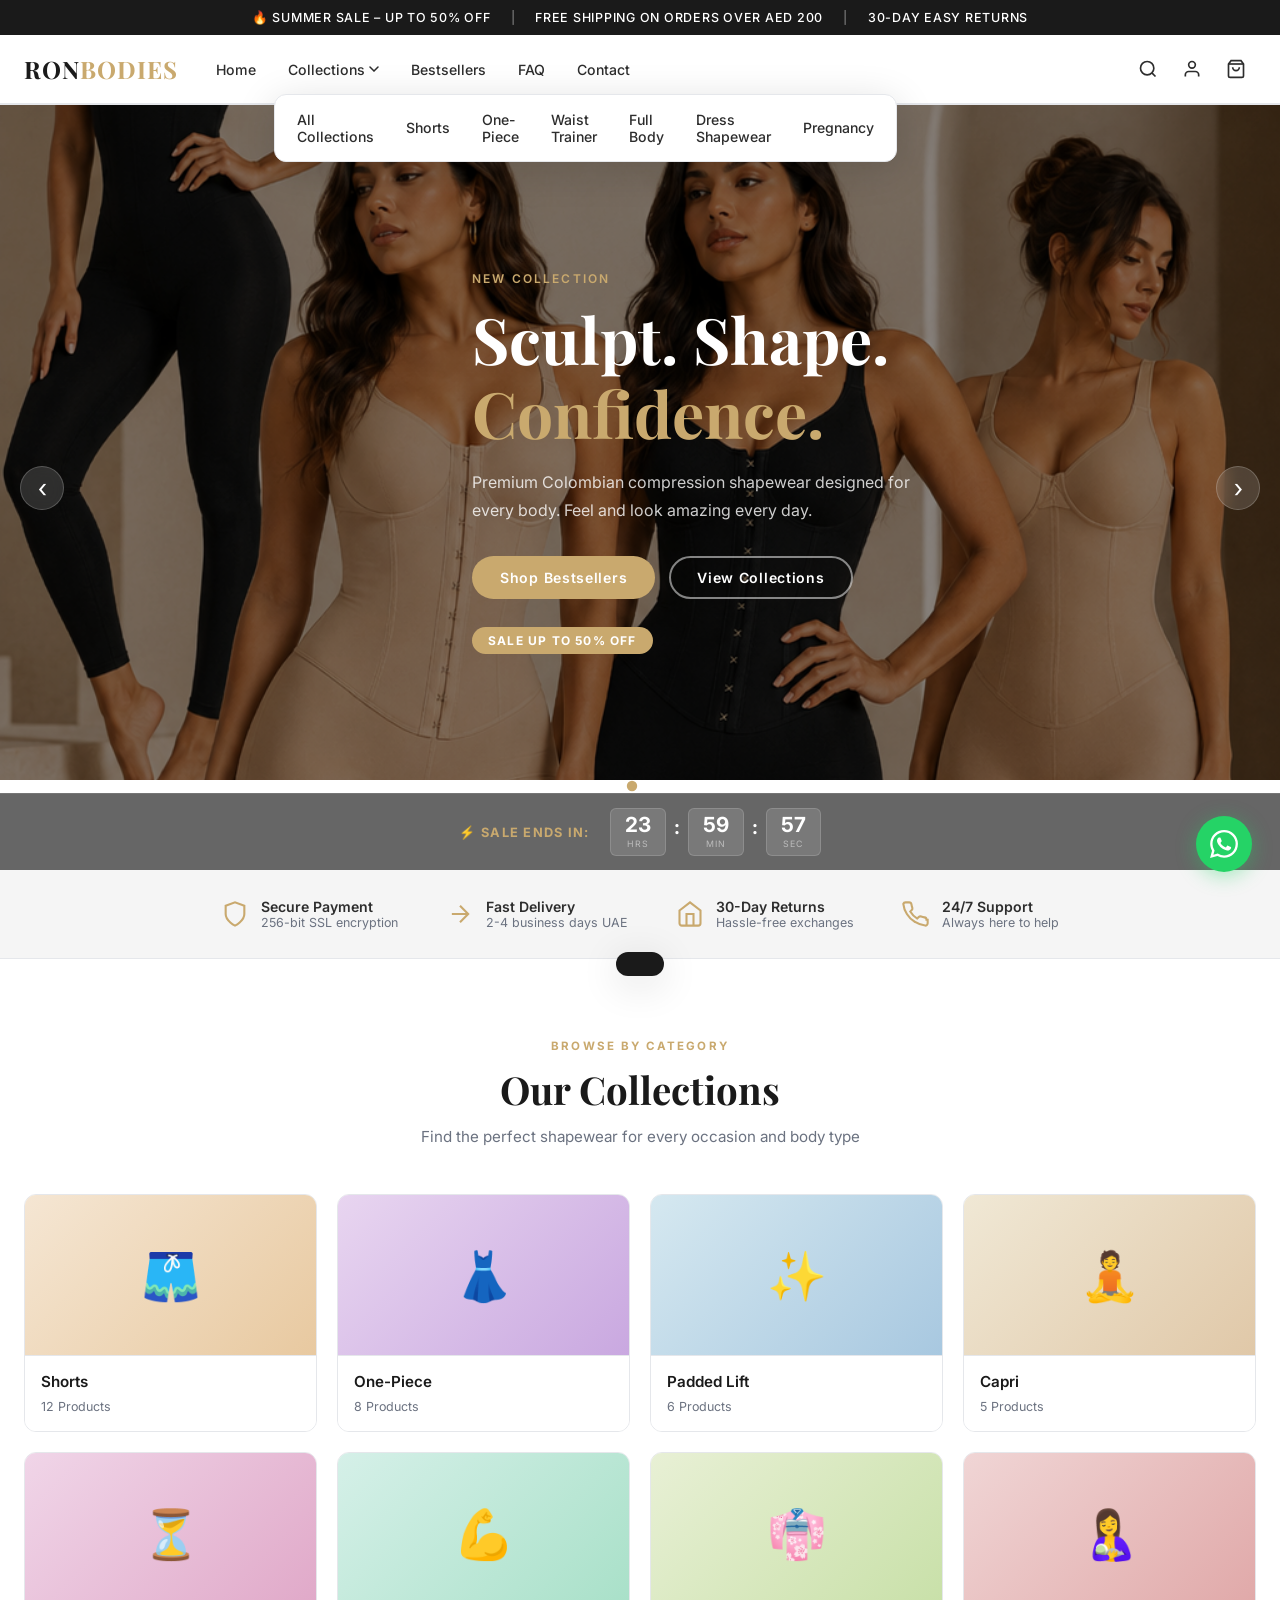
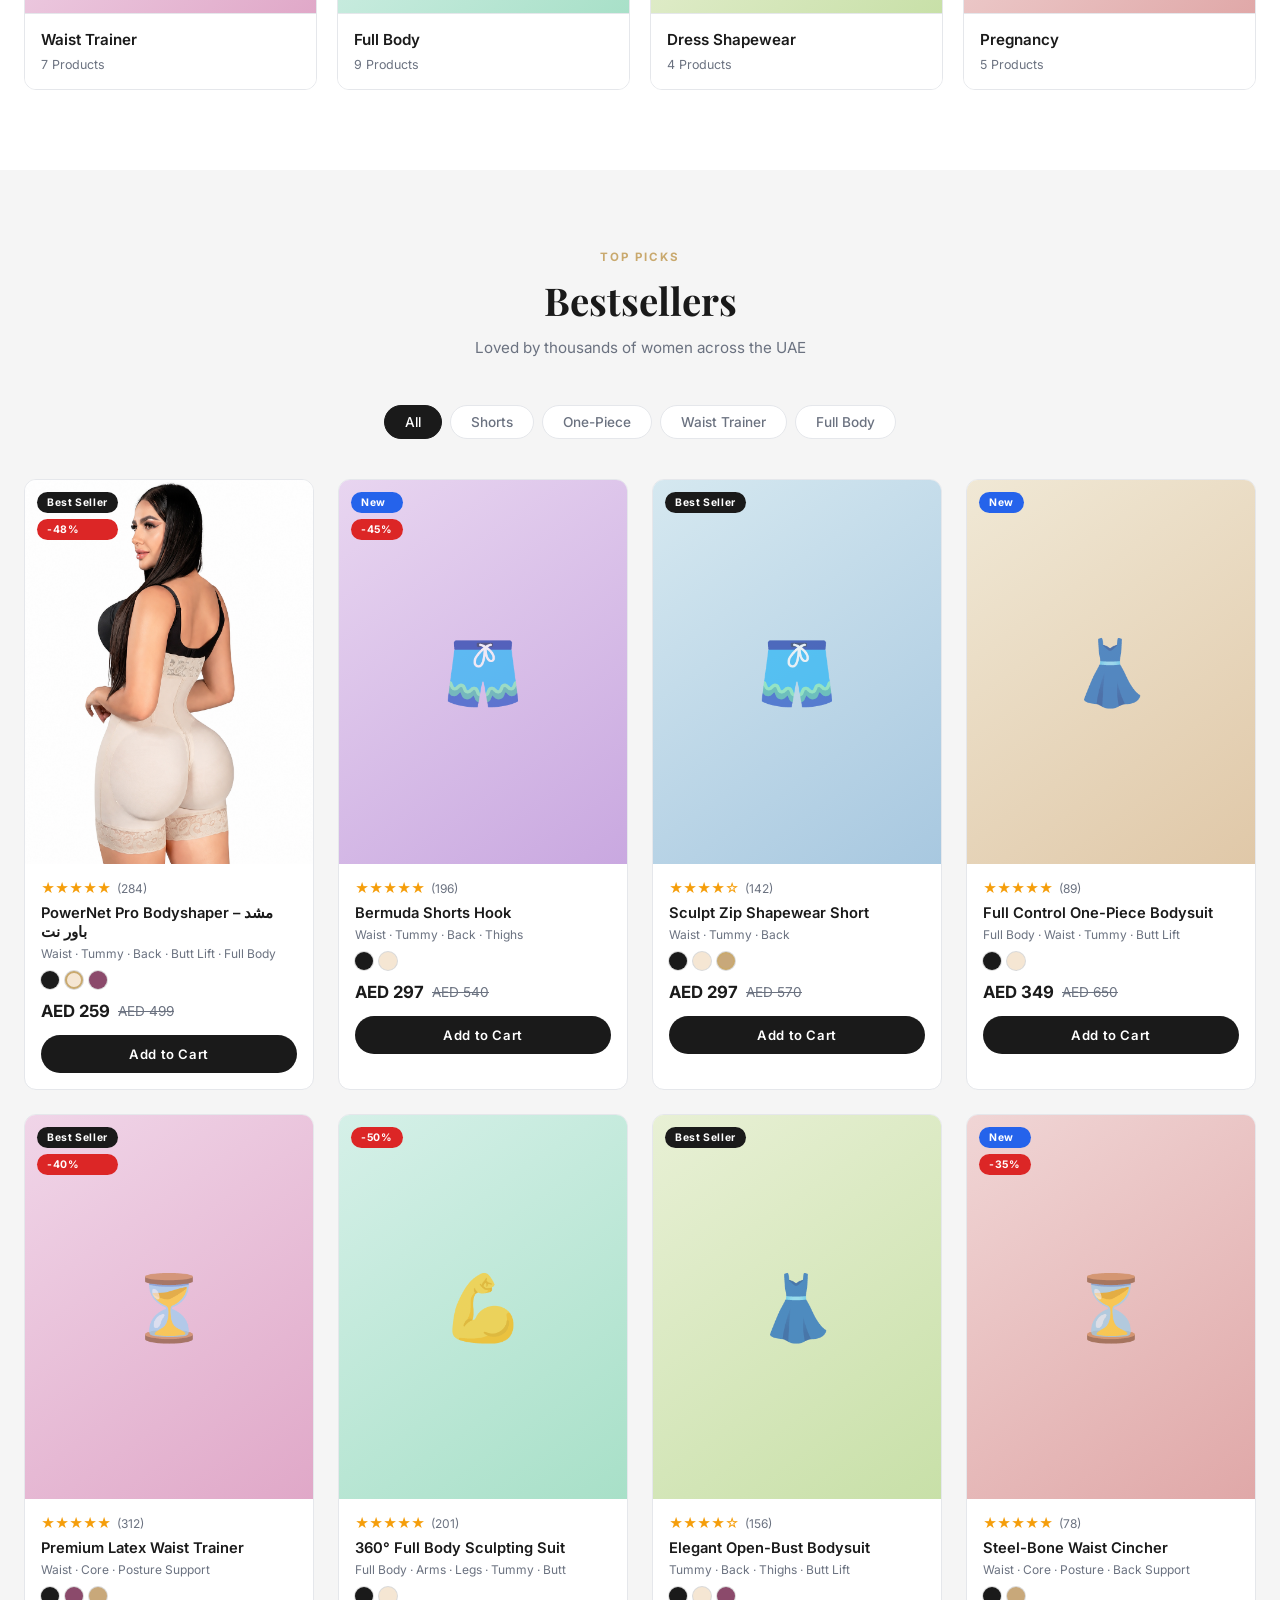
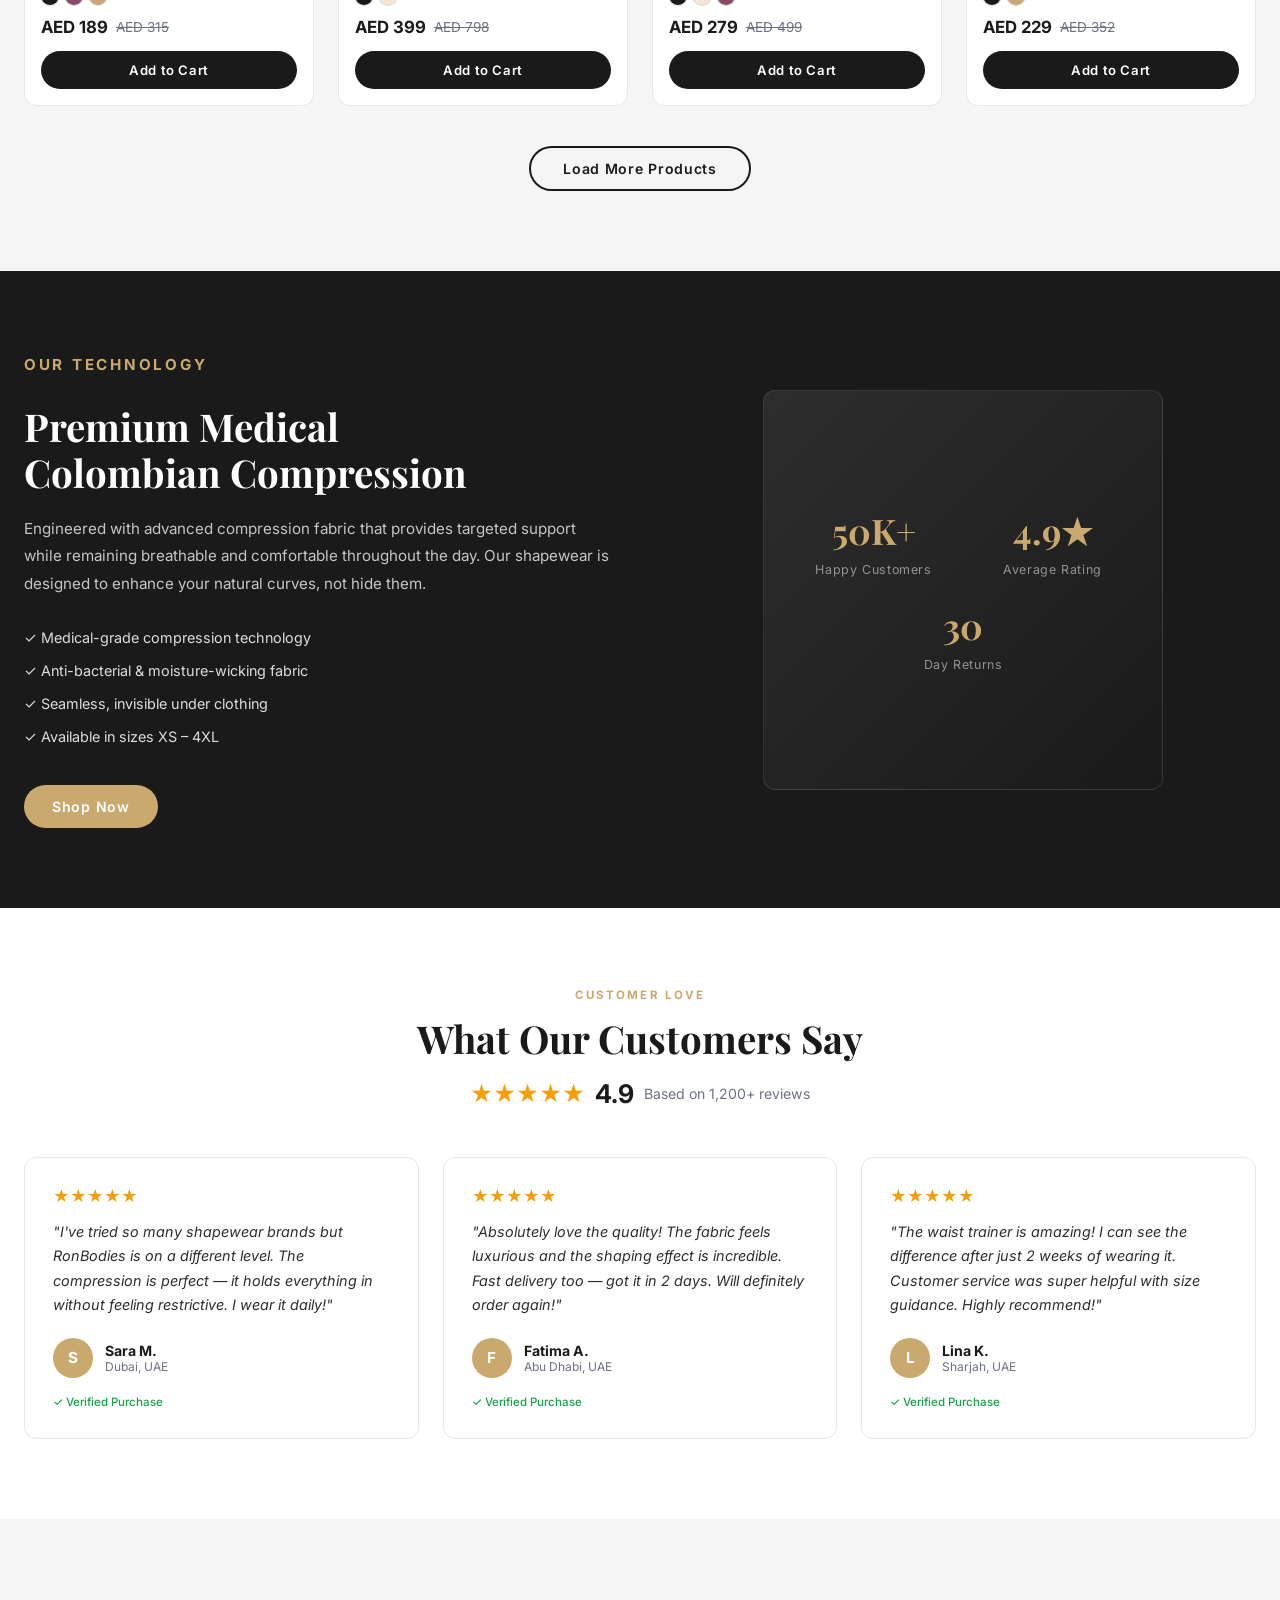
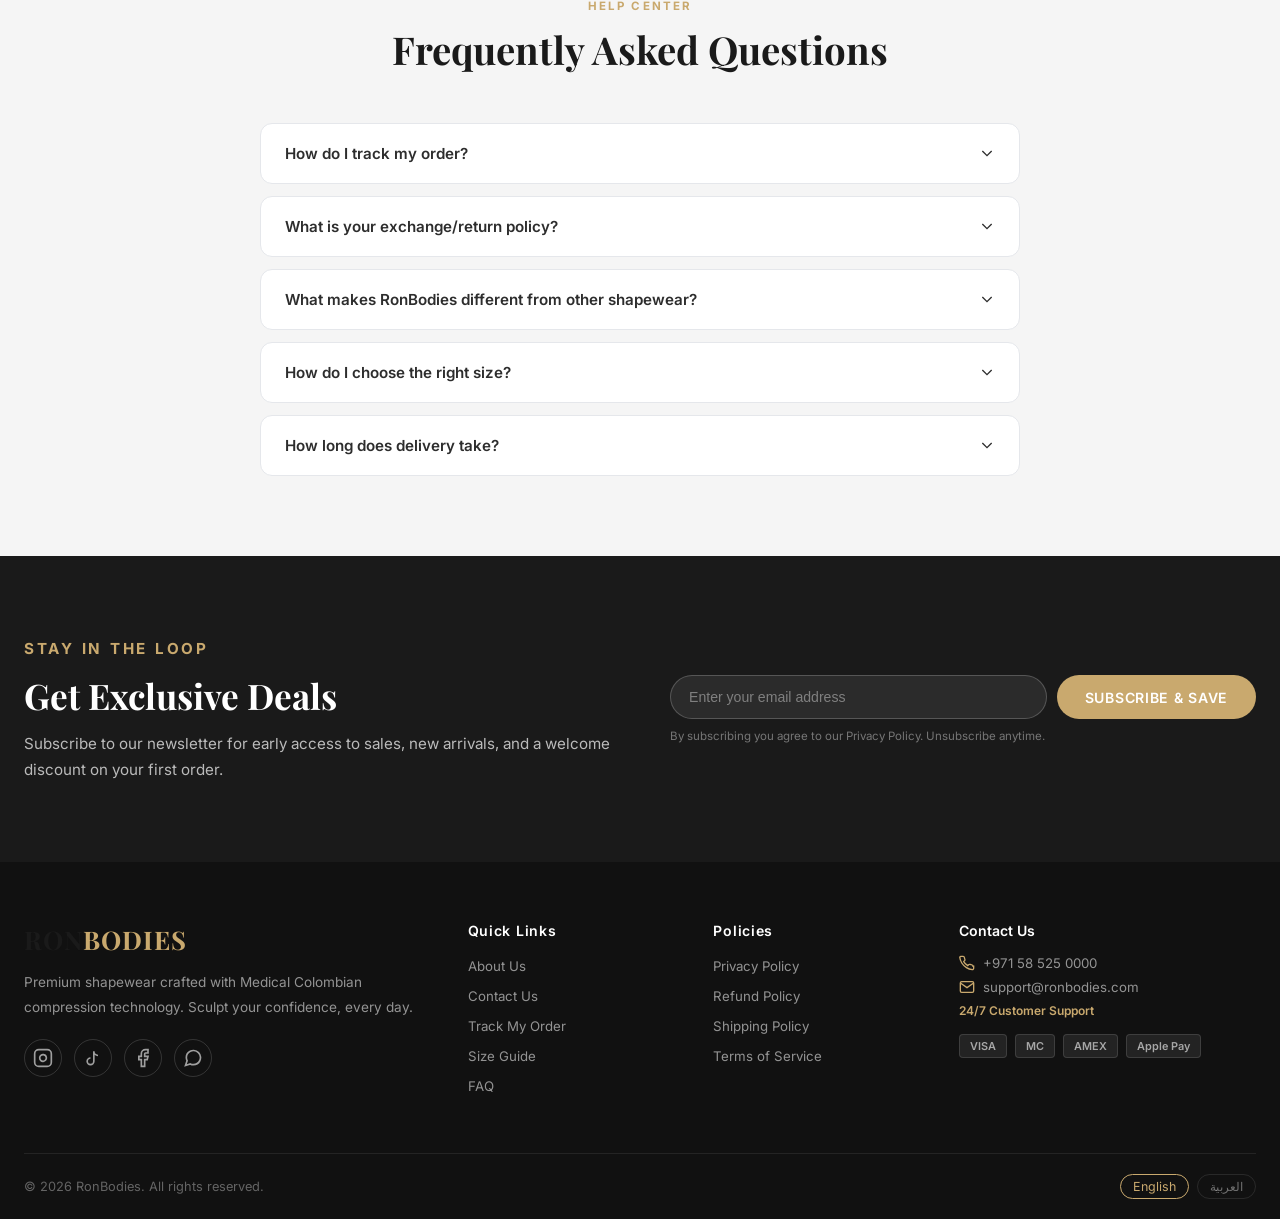
==== commit 8ddd1f54: "Add PowerNet product page, real images, clickable cards - product.html: full Arabic product detail p" ====
--- a/index.html
+++ b/index.html
@@ -118,8 +118,9 @@
   <!-- Hero Section -->
   <section class="hero">
     <div class="hero-slides" id="heroSlides">
-      <div class="hero-slide active" style="background: linear-gradient(135deg, #1a1a1a 0%, #3d2b1f 100%);">
-        <div class="hero-content">
+      <div class="hero-slide active" style="background: url('images/hero/hero-bg.png') center/cover no-repeat; position:relative;">
+        <div style="position:absolute;inset:0;background:rgba(0,0,0,0.45);"></div>
+        <div class="hero-content" style="position:relative;z-index:2;">
           <p class="hero-tag">NEW COLLECTION</p>
           <h1>Sculpt. Shape.<br /><span>Confidence.</span></h1>
           <p class="hero-desc">Premium Colombian compression shapewear designed for every body. Feel and look amazing every day.</p>
@@ -289,20 +290,18 @@
       </div>
       <div class="products-grid" id="productsGrid">
 
-        <div class="product-card" data-category="shorts">
+        <div class="product-card featured-product" data-category="onepiece" onclick="window.location='product.html'" style="cursor:pointer;">
           <div class="product-image">
-            <div class="product-placeholder" style="background: linear-gradient(145deg, #f5e6d3, #e8c9a0);">
-              <span class="product-placeholder-icon">🩳</span>
-            </div>
+            <img src="images/products/powernet-bodysuit.png" alt="مشد باور نت الاحترافي" style="width:100%;height:100%;object-fit:cover;transition:transform 0.4s ease;" onmouseover="this.style.transform='scale(1.05)'" onmouseout="this.style.transform='scale(1)'" />
             <div class="product-badges">
               <span class="badge bestseller">Best Seller</span>
               <span class="badge sale">-48%</span>
             </div>
             <div class="product-actions">
-              <button class="wishlist-btn" onclick="toggleWishlist(this)">
+              <button class="wishlist-btn" onclick="event.stopPropagation(); toggleWishlist(this)">
                 <svg width="18" height="18" viewBox="0 0 24 24" fill="none" stroke="currentColor" stroke-width="2"><path d="M20.84 4.61a5.5 5.5 0 0 0-7.78 0L12 5.67l-1.06-1.06a5.5 5.5 0 0 0-7.78 7.78l1.06 1.06L12 21.23l7.78-7.78 1.06-1.06a5.5 5.5 0 0 0 0-7.78z"/></svg>
               </button>
-              <button class="quick-view-btn" onclick="quickView(0)">Quick View</button>
+              <button class="quick-view-btn" onclick="event.stopPropagation(); window.location='product.html'">View Product</button>
             </div>
           </div>
           <div class="product-info">
@@ -310,18 +309,18 @@
               <span class="stars">★★★★★</span>
               <span class="review-count">(284)</span>
             </div>
-            <h3 class="product-name">Sculpting High Waist Hooks Short</h3>
-            <p class="product-desc">Waist · Tummy · Back · Thighs · Butt</p>
+            <h3 class="product-name">PowerNet Pro Bodyshaper – مشد باور نت</h3>
+            <p class="product-desc">Waist · Tummy · Back · Butt Lift · Full Body</p>
             <div class="product-colors">
               <span class="color-dot" style="background:#1a1a1a" title="Black"></span>
-              <span class="color-dot" style="background:#f5e6d3" title="Nude"></span>
+              <span class="color-dot active" style="background:#f5e6d3" title="Nude"></span>
               <span class="color-dot" style="background:#8b4a6b" title="Burgundy"></span>
             </div>
             <div class="product-price">
-              <span class="price-sale">AED 297</span>
-              <span class="price-original">AED 570</span>
-            </div>
-            <button class="btn-add-cart" onclick="addToCart('Sculpting High Waist Hooks Short', 297)">Add to Cart</button>
+              <span class="price-sale">AED 259</span>
+              <span class="price-original">AED 499</span>
+            </div>
+            <button class="btn-add-cart" onclick="event.stopPropagation(); addToCart('PowerNet Pro Bodyshaper', 259)">Add to Cart</button>
           </div>
         </div>
 
--- a/css/styles.css
+++ b/css/styles.css
@@ -564,6 +564,16 @@
   transition: transform 0.4s ease;
 }
 .product-card:hover .product-placeholder { transform: scale(1.05); }
+
+/* Real product images inside cards */
+.product-image img {
+  width: 100%;
+  height: 100%;
+  object-fit: cover;
+  display: block;
+  transition: transform 0.4s ease;
+}
+.product-card:hover .product-image img { transform: scale(1.05); }
 .product-placeholder-icon { font-size: 4rem; opacity: 0.7; }
 
 .product-badges {
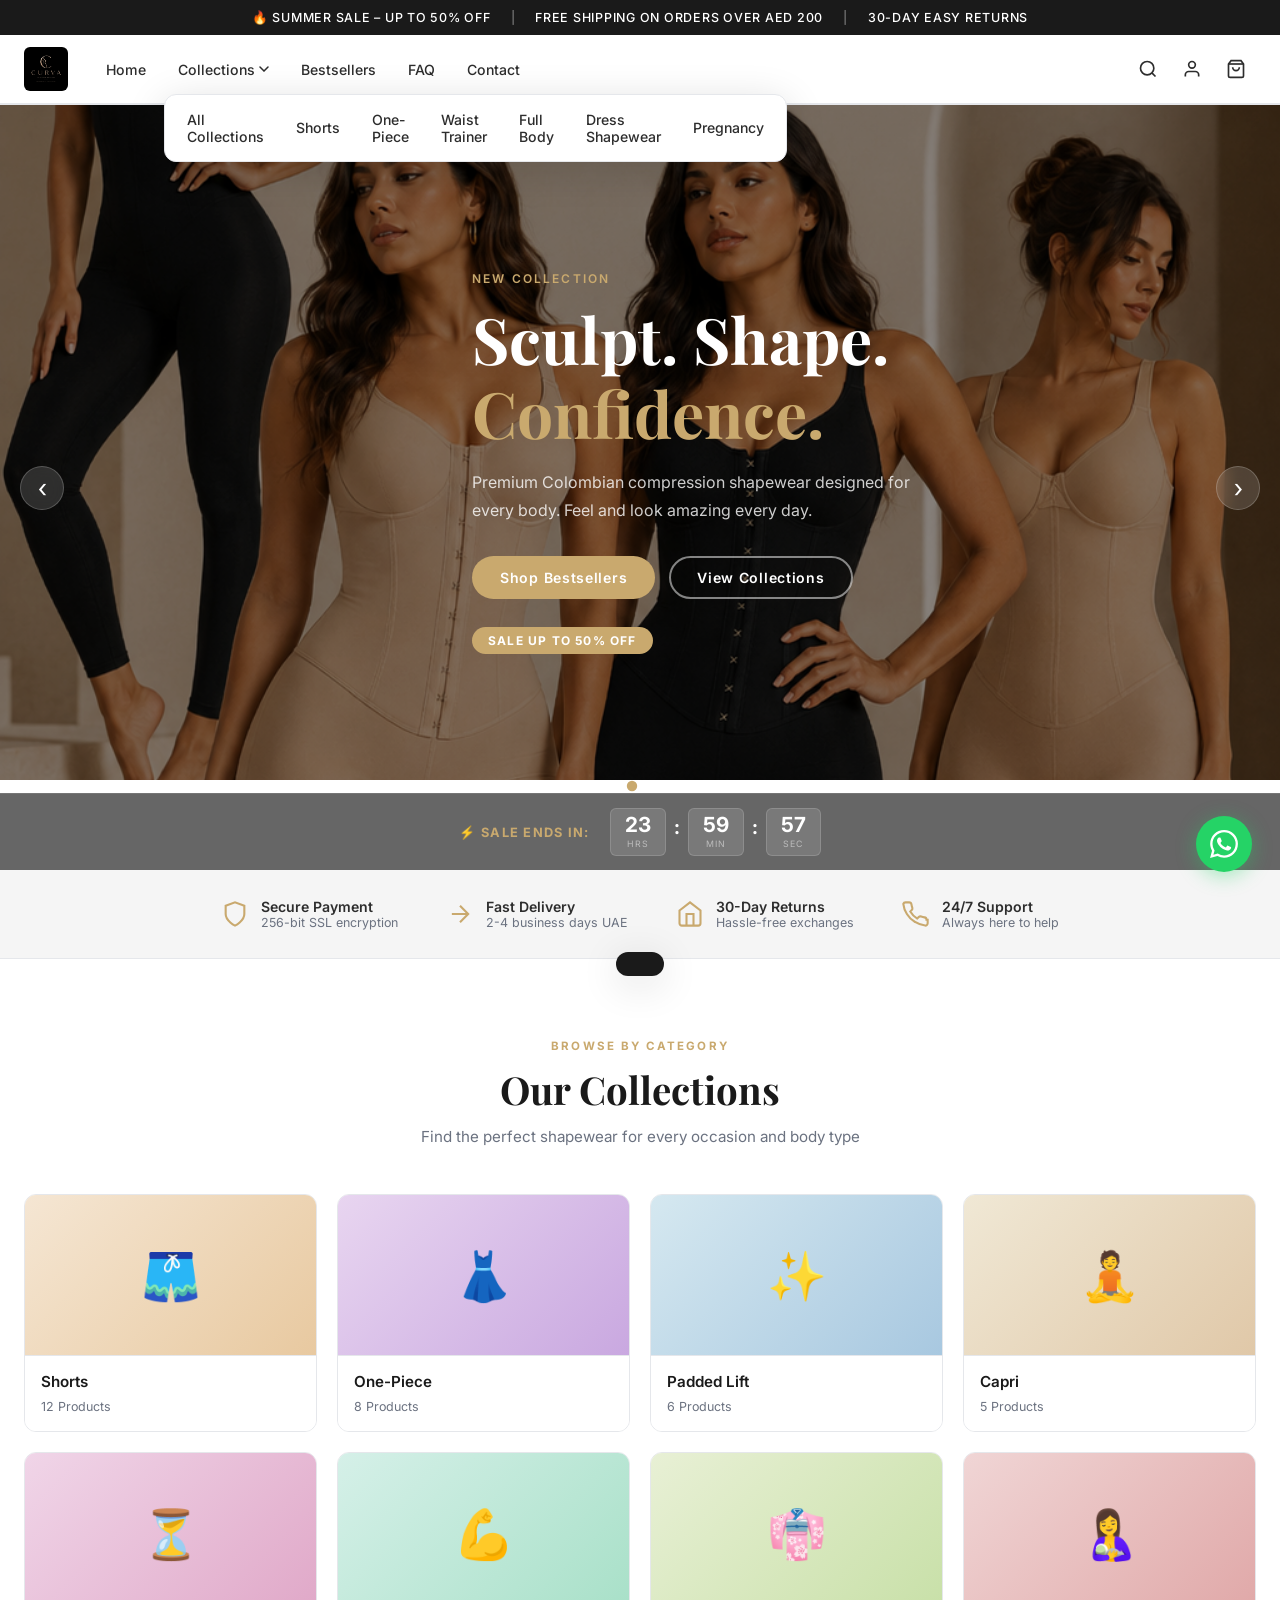
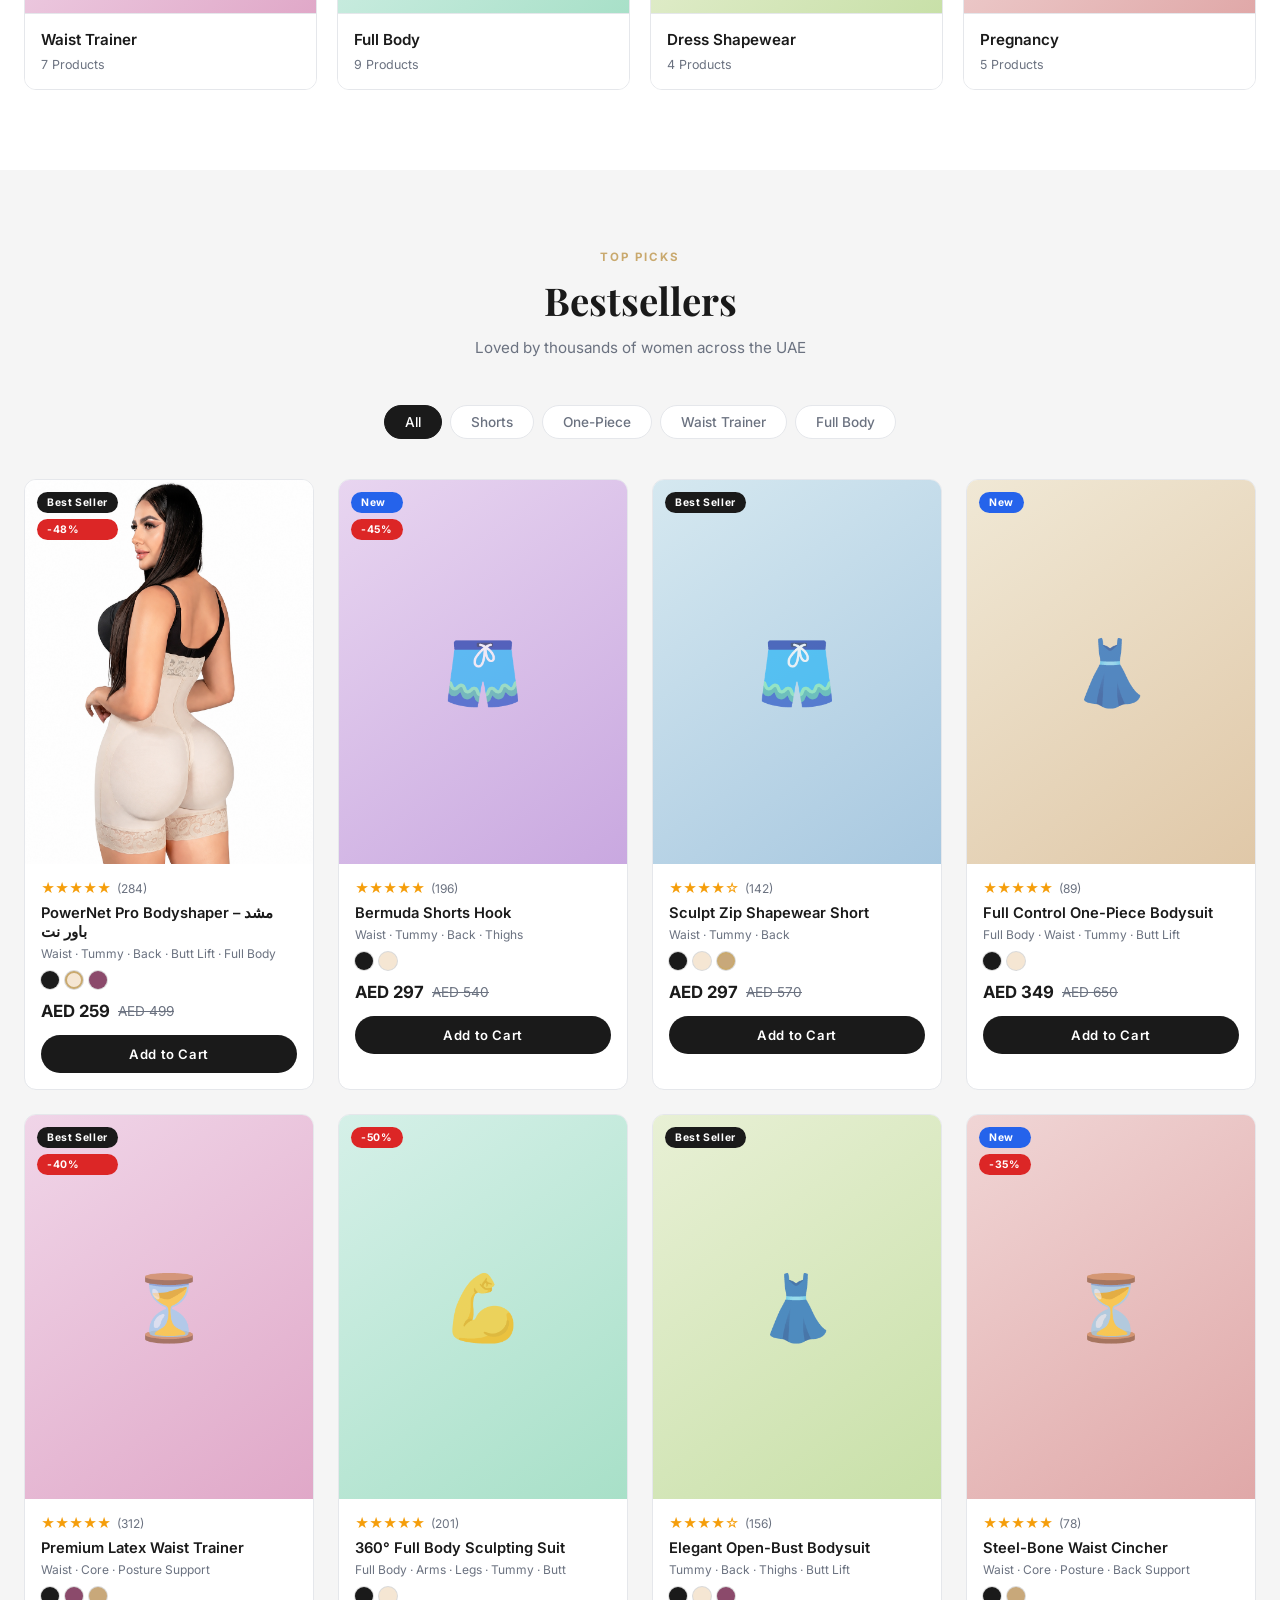
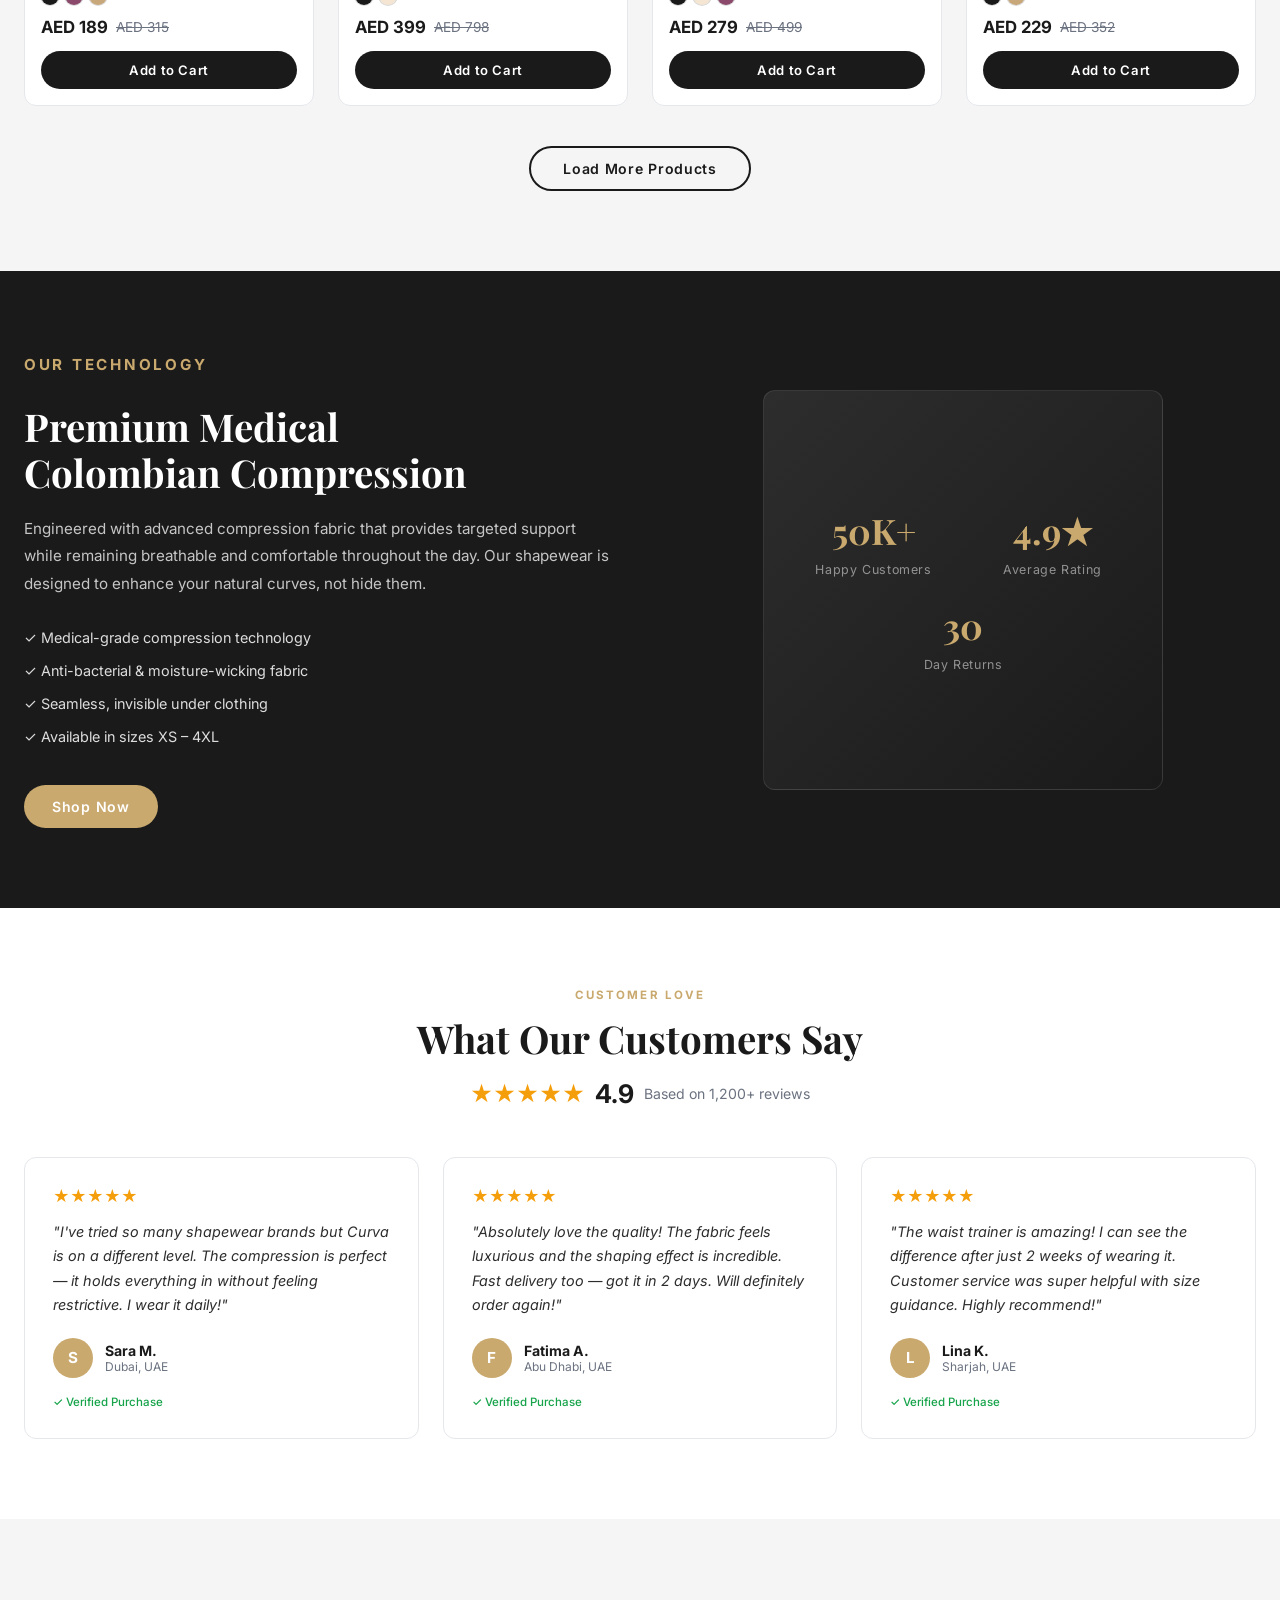
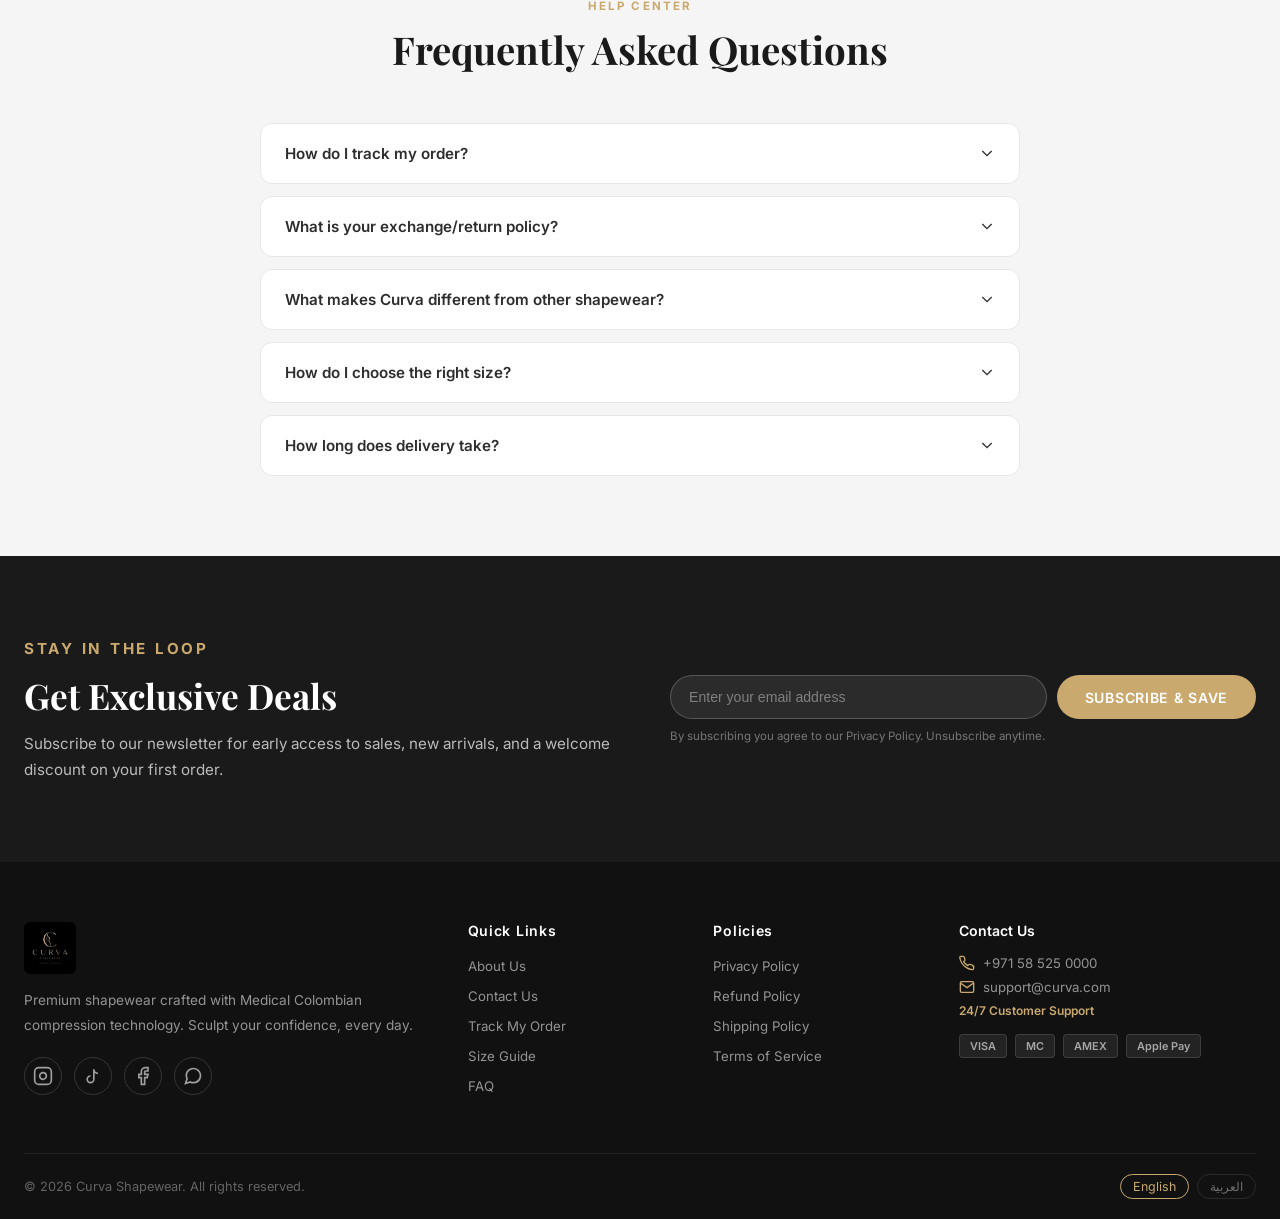
==== commit 5741985c: "Rebrand to Curva Shapewear Replace all RonBodies references with Curva across index.html, product.ht" ====
--- a/index.html
+++ b/index.html
@@ -3,7 +3,7 @@
 <head>
   <meta charset="UTF-8" />
   <meta name="viewport" content="width=device-width, initial-scale=1.0" />
-  <title>RonBodies – Premium Shapewear</title>
+  <title>Curva Shapewear – Premium Shapewear</title>
   <link rel="stylesheet" href="css/styles.css" />
   <link rel="preconnect" href="https://fonts.googleapis.com" />
   <link href="https://fonts.googleapis.com/css2?family=Inter:wght@300;400;500;600;700;800&family=Playfair+Display:wght@400;600;700&display=swap" rel="stylesheet" />
@@ -42,7 +42,7 @@
       <button class="hamburger" id="hamburgerBtn" aria-label="Menu">
         <span></span><span></span><span></span>
       </button>
-      <a href="#" class="logo">RON<span>BODIES</span></a>
+      <a href="#" class="logo"><img src="images/logo/logo.png" alt="Curva Shapewear" class="logo-img" /></a>
       <nav class="nav-main" id="navMain">
         <ul>
           <li><a href="#">Home</a></li>
@@ -634,7 +634,7 @@
       <div class="reviews-grid">
         <div class="review-card">
           <div class="review-stars">★★★★★</div>
-          <p class="review-text">"I've tried so many shapewear brands but RonBodies is on a different level. The compression is perfect — it holds everything in without feeling restrictive. I wear it daily!"</p>
+          <p class="review-text">"I've tried so many shapewear brands but Curva is on a different level. The compression is perfect — it holds everything in without feeling restrictive. I wear it daily!"</p>
           <div class="reviewer">
             <div class="reviewer-avatar">S</div>
             <div>
@@ -700,7 +700,7 @@
         </div>
         <div class="faq-item">
           <button class="faq-question" onclick="toggleFaq(this)">
-            What makes RonBodies different from other shapewear?
+            What makes Curva different from other shapewear?
             <svg width="16" height="16" viewBox="0 0 24 24" fill="none" stroke="currentColor" stroke-width="2"><path d="M19 9l-7 7-7-7"/></svg>
           </button>
           <div class="faq-answer">
@@ -754,7 +754,7 @@
     <div class="container">
       <div class="footer-grid">
         <div class="footer-brand">
-          <a href="#" class="logo footer-logo">RON<span>BODIES</span></a>
+          <a href="#" class="logo footer-logo"><img src="images/logo/logo.png" alt="Curva Shapewear" class="logo-img footer-logo-img" /></a>
           <p>Premium shapewear crafted with Medical Colombian compression technology. Sculpt your confidence, every day.</p>
           <div class="social-links">
             <a href="#" aria-label="Instagram">
@@ -798,7 +798,7 @@
           </p>
           <p>
             <svg width="16" height="16" viewBox="0 0 24 24" fill="none" stroke="currentColor" stroke-width="2"><path d="M4 4h16c1.1 0 2 .9 2 2v12c0 1.1-.9 2-2 2H4c-1.1 0-2-.9-2-2V6c0-1.1.9-2 2-2z"/><polyline points="22,6 12,13 2,6"/></svg>
-            support@ronbodies.com
+            support@curva.com
           </p>
           <p class="support-hours">24/7 Customer Support</p>
           <div class="payment-icons">
@@ -810,7 +810,7 @@
         </div>
       </div>
       <div class="footer-bottom">
-        <p>© 2026 RonBodies. All rights reserved.</p>
+        <p>© 2026 Curva Shapewear. All rights reserved.</p>
         <div class="footer-lang">
           <button class="lang-btn active">English</button>
           <button class="lang-btn">العربية</button>
--- a/css/styles.css
+++ b/css/styles.css
@@ -71,8 +71,23 @@
   color: var(--black);
   letter-spacing: 0.04em;
   white-space: nowrap;
+  display: flex;
+  align-items: center;
 }
 .logo span { color: var(--gold); }
+
+/* Logo image */
+.logo-img {
+  height: 44px;
+  width: auto;
+  object-fit: contain;
+  display: block;
+  border-radius: 6px;
+}
+.footer-logo-img {
+  height: 52px;
+  filter: brightness(1.1);
+}
 
 .nav-main { flex: 1; }
 .nav-main ul { display: flex; align-items: center; gap: 4px; }
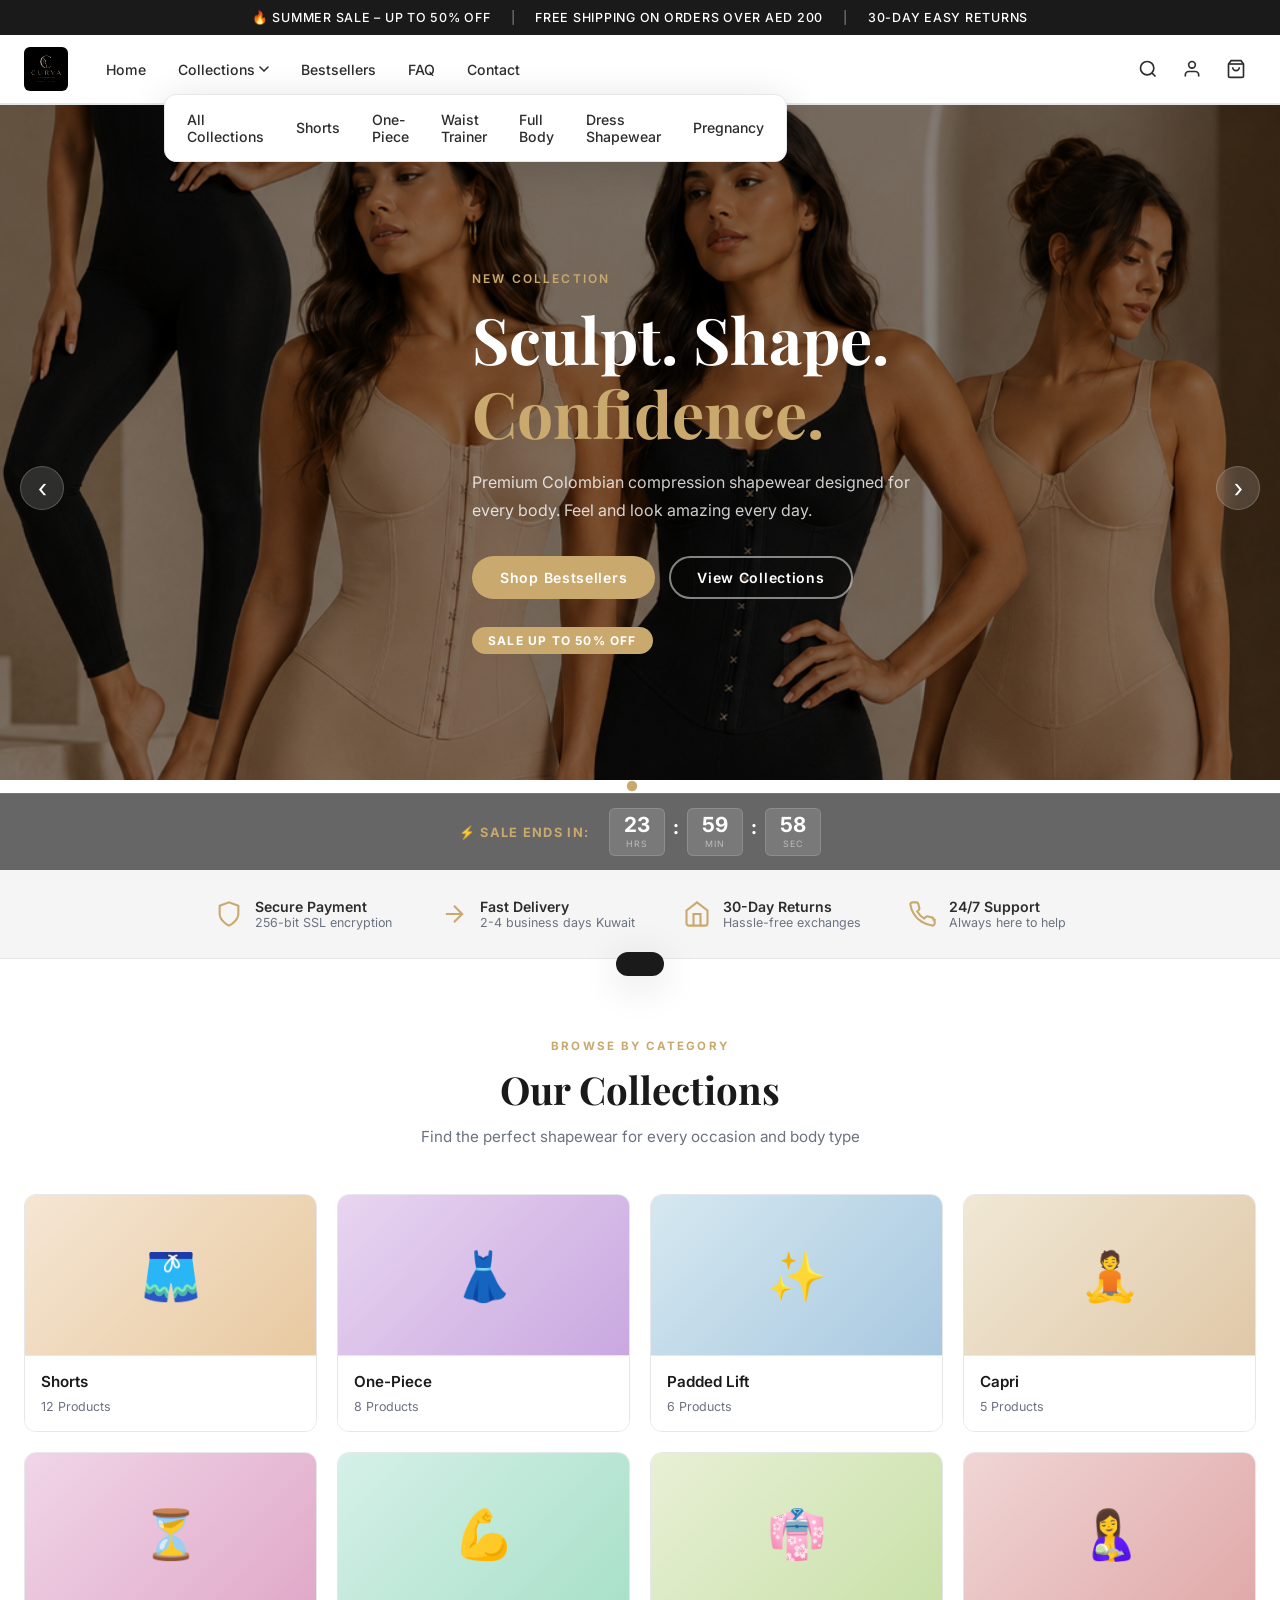
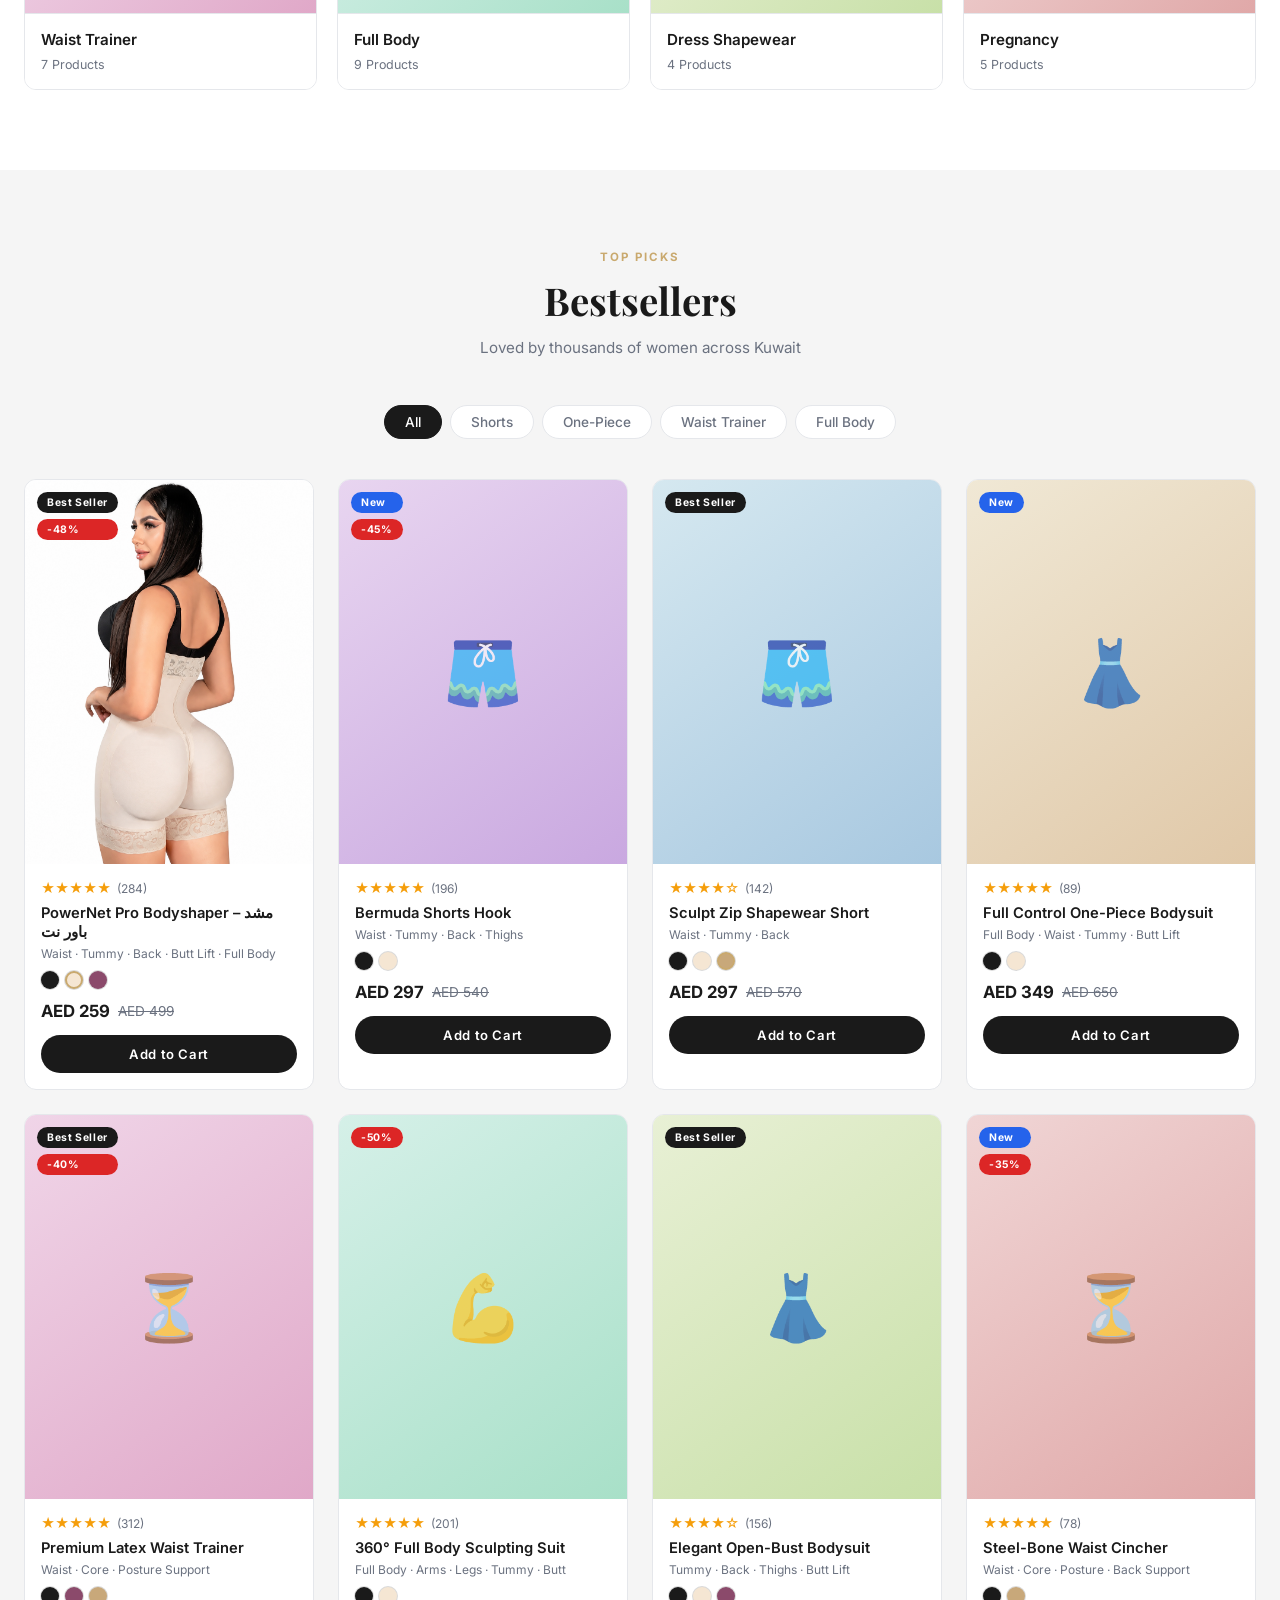
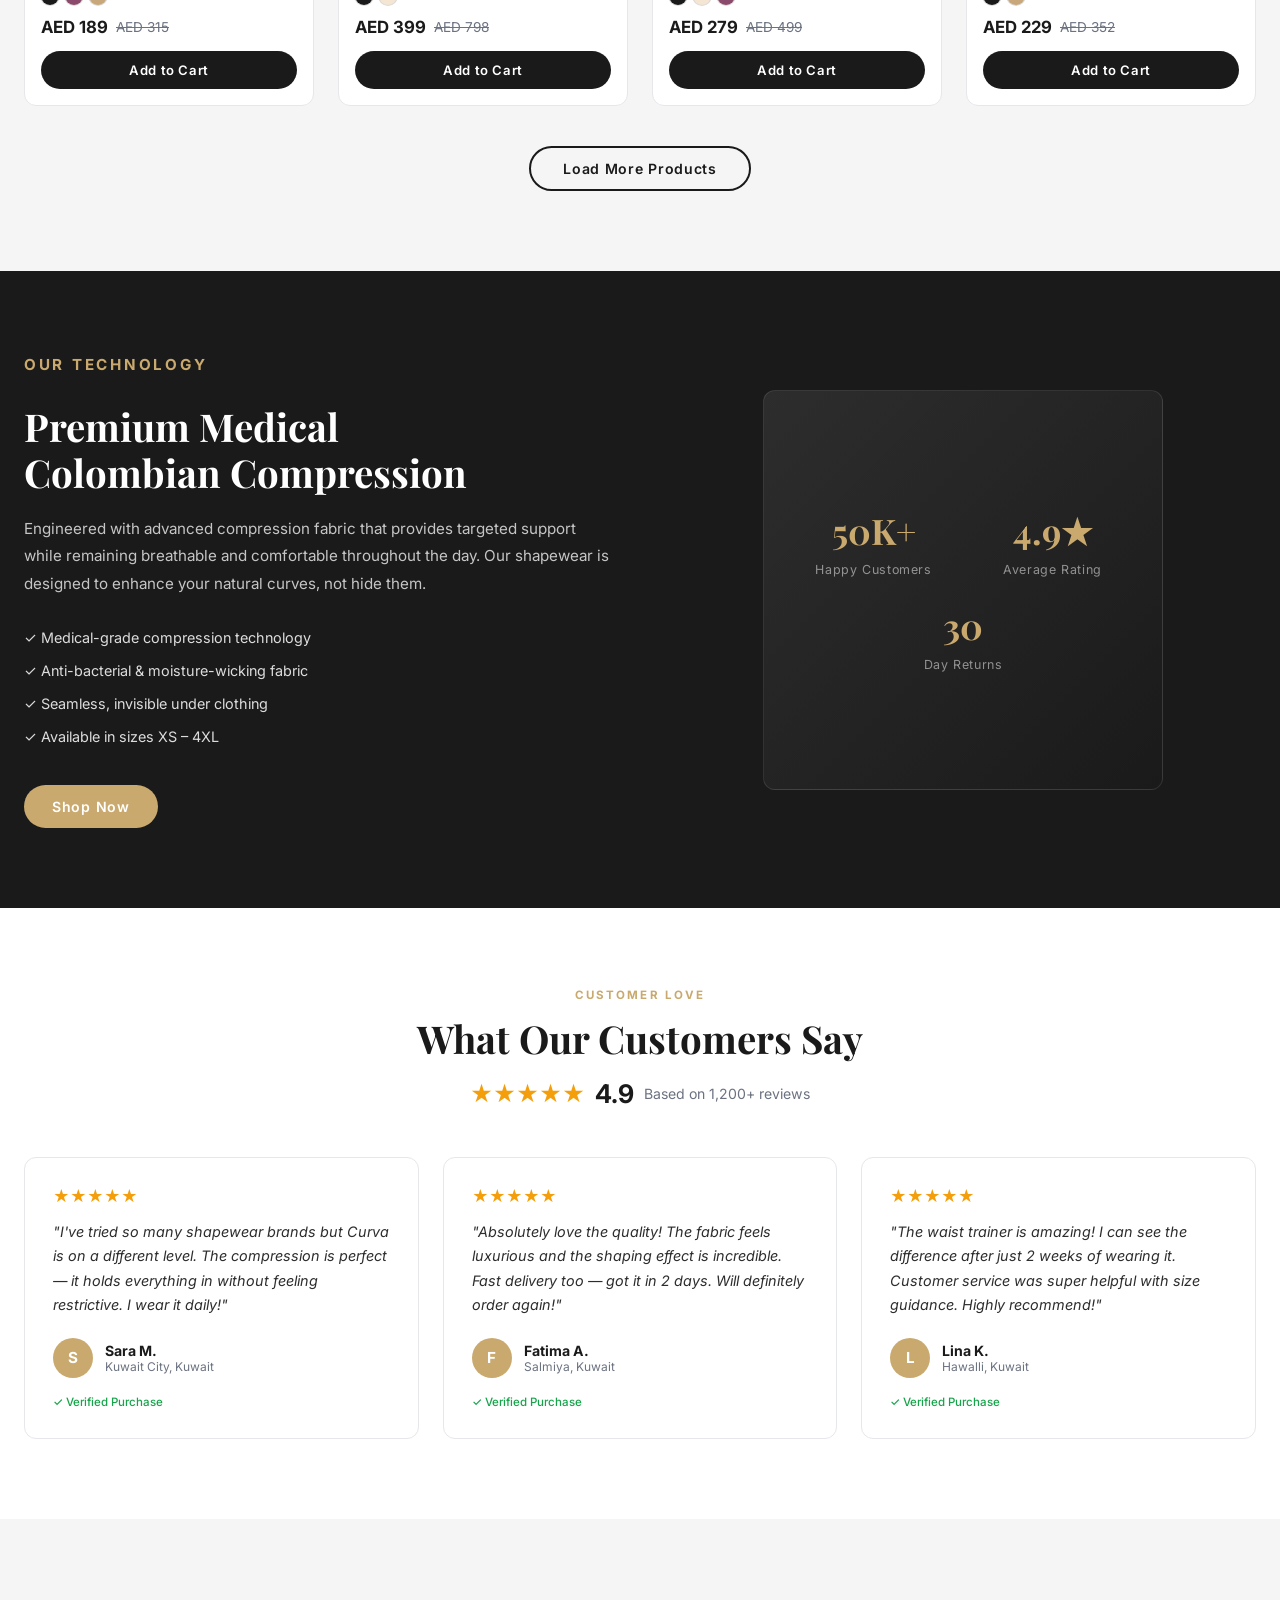
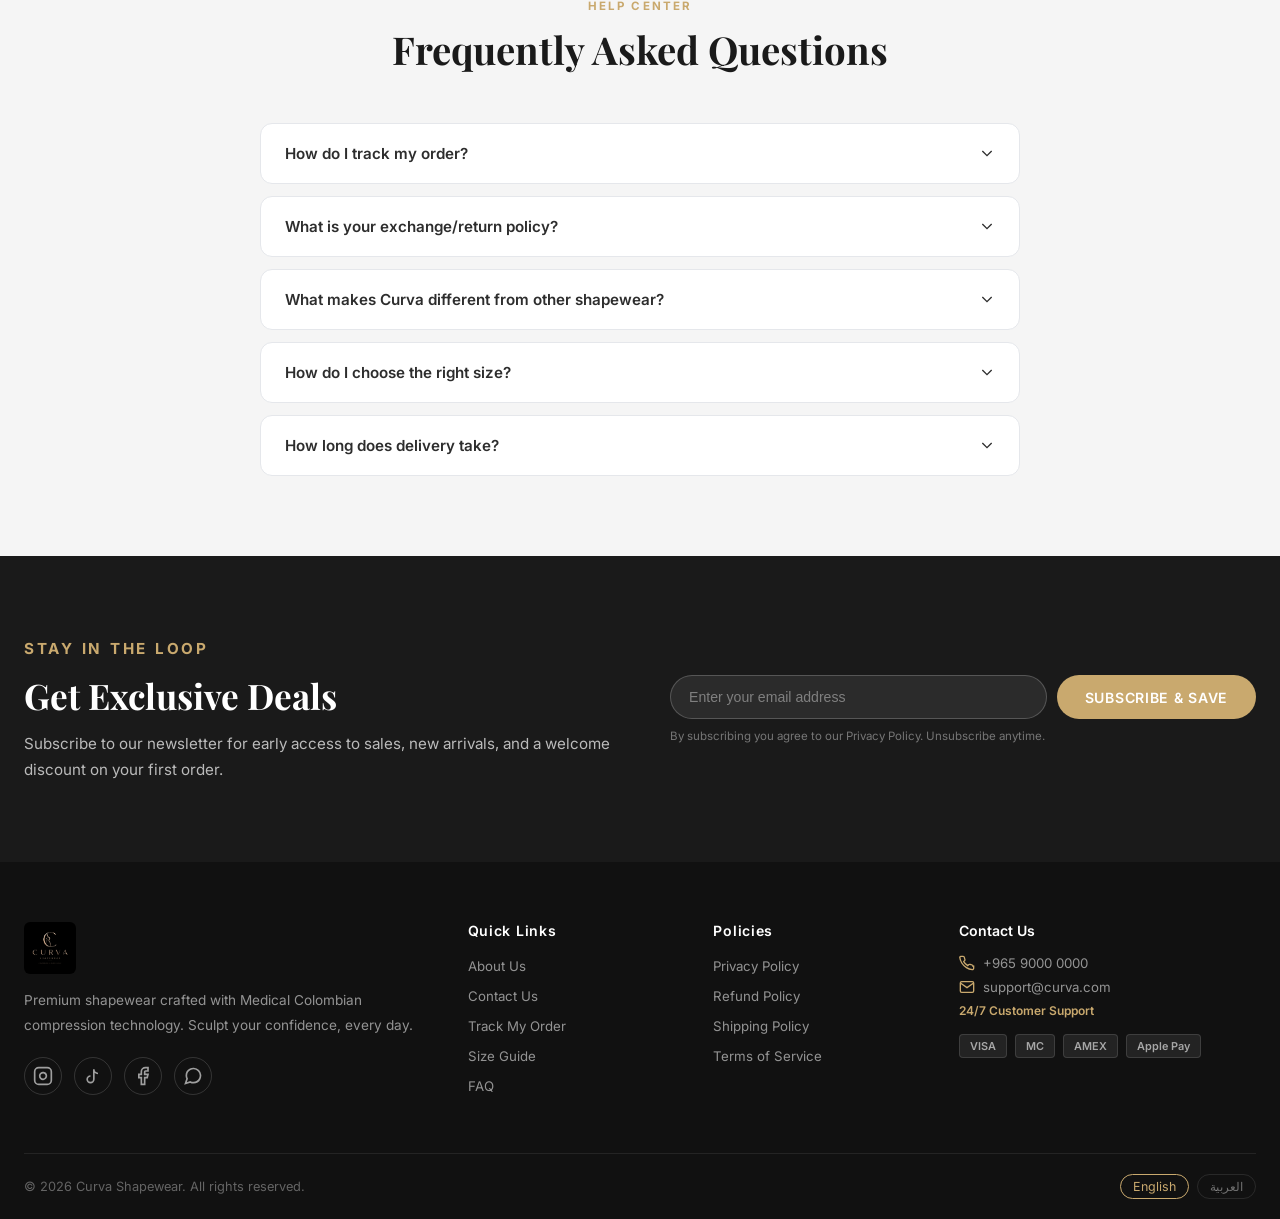
==== commit 9d4ed1f6: "Remove related products, WhatsApp button; update to Kuwait - product.html: removed related products " ====
--- a/index.html
+++ b/index.html
@@ -174,7 +174,7 @@
         </div>
         <div class="trust-item">
           <svg width="28" height="28" viewBox="0 0 24 24" fill="none" stroke="currentColor" stroke-width="1.8"><path d="M5 12h14M12 5l7 7-7 7"/></svg>
-          <div><strong>Fast Delivery</strong><span>2-4 business days UAE</span></div>
+          <div><strong>Fast Delivery</strong><span>2-4 business days Kuwait</span></div>
         </div>
         <div class="trust-item">
           <svg width="28" height="28" viewBox="0 0 24 24" fill="none" stroke="currentColor" stroke-width="1.8"><path d="M3 9l9-7 9 7v11a2 2 0 0 1-2 2H5a2 2 0 0 1-2-2z"/><polyline points="9 22 9 12 15 12 15 22"/></svg>
@@ -279,7 +279,7 @@
       <div class="section-header">
         <p class="section-tag">TOP PICKS</p>
         <h2 class="section-title">Bestsellers</h2>
-        <p class="section-sub">Loved by thousands of women across the UAE</p>
+        <p class="section-sub">Loved by thousands of women across Kuwait</p>
       </div>
       <div class="filter-tabs" id="filterTabs">
         <button class="filter-tab active" onclick="filterProducts('all', this)">All</button>
@@ -639,7 +639,7 @@
             <div class="reviewer-avatar">S</div>
             <div>
               <strong>Sara M.</strong>
-              <span>Dubai, UAE</span>
+              <span>Kuwait City, Kuwait</span>
             </div>
           </div>
           <span class="verified-badge">✓ Verified Purchase</span>
@@ -651,7 +651,7 @@
             <div class="reviewer-avatar">F</div>
             <div>
               <strong>Fatima A.</strong>
-              <span>Abu Dhabi, UAE</span>
+              <span>Salmiya, Kuwait</span>
             </div>
           </div>
           <span class="verified-badge">✓ Verified Purchase</span>
@@ -663,7 +663,7 @@
             <div class="reviewer-avatar">L</div>
             <div>
               <strong>Lina K.</strong>
-              <span>Sharjah, UAE</span>
+              <span>Hawalli, Kuwait</span>
             </div>
           </div>
           <span class="verified-badge">✓ Verified Purchase</span>
@@ -722,7 +722,7 @@
             <svg width="16" height="16" viewBox="0 0 24 24" fill="none" stroke="currentColor" stroke-width="2"><path d="M19 9l-7 7-7-7"/></svg>
           </button>
           <div class="faq-answer">
-            <p>Standard delivery within the UAE takes 2-4 business days. Express shipping (1-2 business days) is available at checkout. We also ship internationally — delivery times vary by location. Free shipping applies on all UAE orders over AED 200.</p>
+            <p>Standard delivery within Kuwait takes 2-4 business days. Express shipping (1-2 business days) is available at checkout. We also ship internationally — delivery times vary by location. Free shipping applies on all Kuwait orders over 5 KWD.</p>
           </div>
         </div>
       </div>
@@ -794,7 +794,7 @@
           <h4>Contact Us</h4>
           <p>
             <svg width="16" height="16" viewBox="0 0 24 24" fill="none" stroke="currentColor" stroke-width="2"><path d="M22 16.92v3a2 2 0 0 1-2.18 2 19.79 19.79 0 0 1-8.63-3.07A19.5 19.5 0 0 1 4.19 12a19.79 19.79 0 0 1-3.07-8.67A2 2 0 0 1 3.11 2h3a2 2 0 0 1 2 1.72c.127.96.361 1.903.7 2.81a2 2 0 0 1-.45 2.11L7.09 9.91a16 16 0 0 0 6 6l1.27-1.27a2 2 0 0 1 2.11-.45c.907.339 1.85.573 2.81.7A2 2 0 0 1 21 16.92z"/></svg>
-            +971 58 525 0000
+            +965 9000 0000
           </p>
           <p>
             <svg width="16" height="16" viewBox="0 0 24 24" fill="none" stroke="currentColor" stroke-width="2"><path d="M4 4h16c1.1 0 2 .9 2 2v12c0 1.1-.9 2-2 2H4c-1.1 0-2-.9-2-2V6c0-1.1.9-2 2-2z"/><polyline points="22,6 12,13 2,6"/></svg>
@@ -819,10 +819,6 @@
     </div>
   </footer>
 
-  <!-- WhatsApp Floating Button -->
-  <a class="whatsapp-float" href="https://wa.me/971585250000" target="_blank" aria-label="Chat on WhatsApp">
-    <svg width="28" height="28" viewBox="0 0 24 24" fill="white"><path d="M17.472 14.382c-.297-.149-1.758-.867-2.03-.967-.273-.099-.471-.148-.67.15-.197.297-.767.966-.94 1.164-.173.199-.347.223-.644.075-.297-.15-1.255-.463-2.39-1.475-.883-.788-1.48-1.761-1.653-2.059-.173-.297-.018-.458.13-.606.134-.133.298-.347.446-.52.149-.174.198-.298.298-.497.099-.198.05-.371-.025-.52-.075-.149-.669-1.612-.916-2.207-.242-.579-.487-.5-.669-.51-.173-.008-.371-.01-.57-.01-.198 0-.52.074-.792.372-.272.297-1.04 1.016-1.04 2.479 0 1.462 1.065 2.875 1.213 3.074.149.198 2.096 3.2 5.077 4.487.709.306 1.262.489 1.694.625.712.227 1.36.195 1.871.118.571-.085 1.758-.719 2.006-1.413.248-.694.248-1.289.173-1.413-.074-.124-.272-.198-.57-.347m-5.421 7.403h-.004a9.87 9.87 0 01-5.031-1.378l-.361-.214-3.741.982.998-3.648-.235-.374a9.86 9.86 0 01-1.51-5.26c.001-5.45 4.436-9.884 9.888-9.884 2.64 0 5.122 1.03 6.988 2.898a9.825 9.825 0 012.893 6.994c-.003 5.45-4.437 9.884-9.885 9.884m8.413-18.297A11.815 11.815 0 0012.05 0C5.495 0 .16 5.335.157 11.892c0 2.096.547 4.142 1.588 5.945L.057 24l6.305-1.654a11.882 11.882 0 005.683 1.448h.005c6.554 0 11.89-5.335 11.893-11.893a11.821 11.821 0 00-3.48-8.413z"/></svg>
-  </a>
 
   <!-- Toast Notification -->
   <div class="toast" id="toast"></div>
